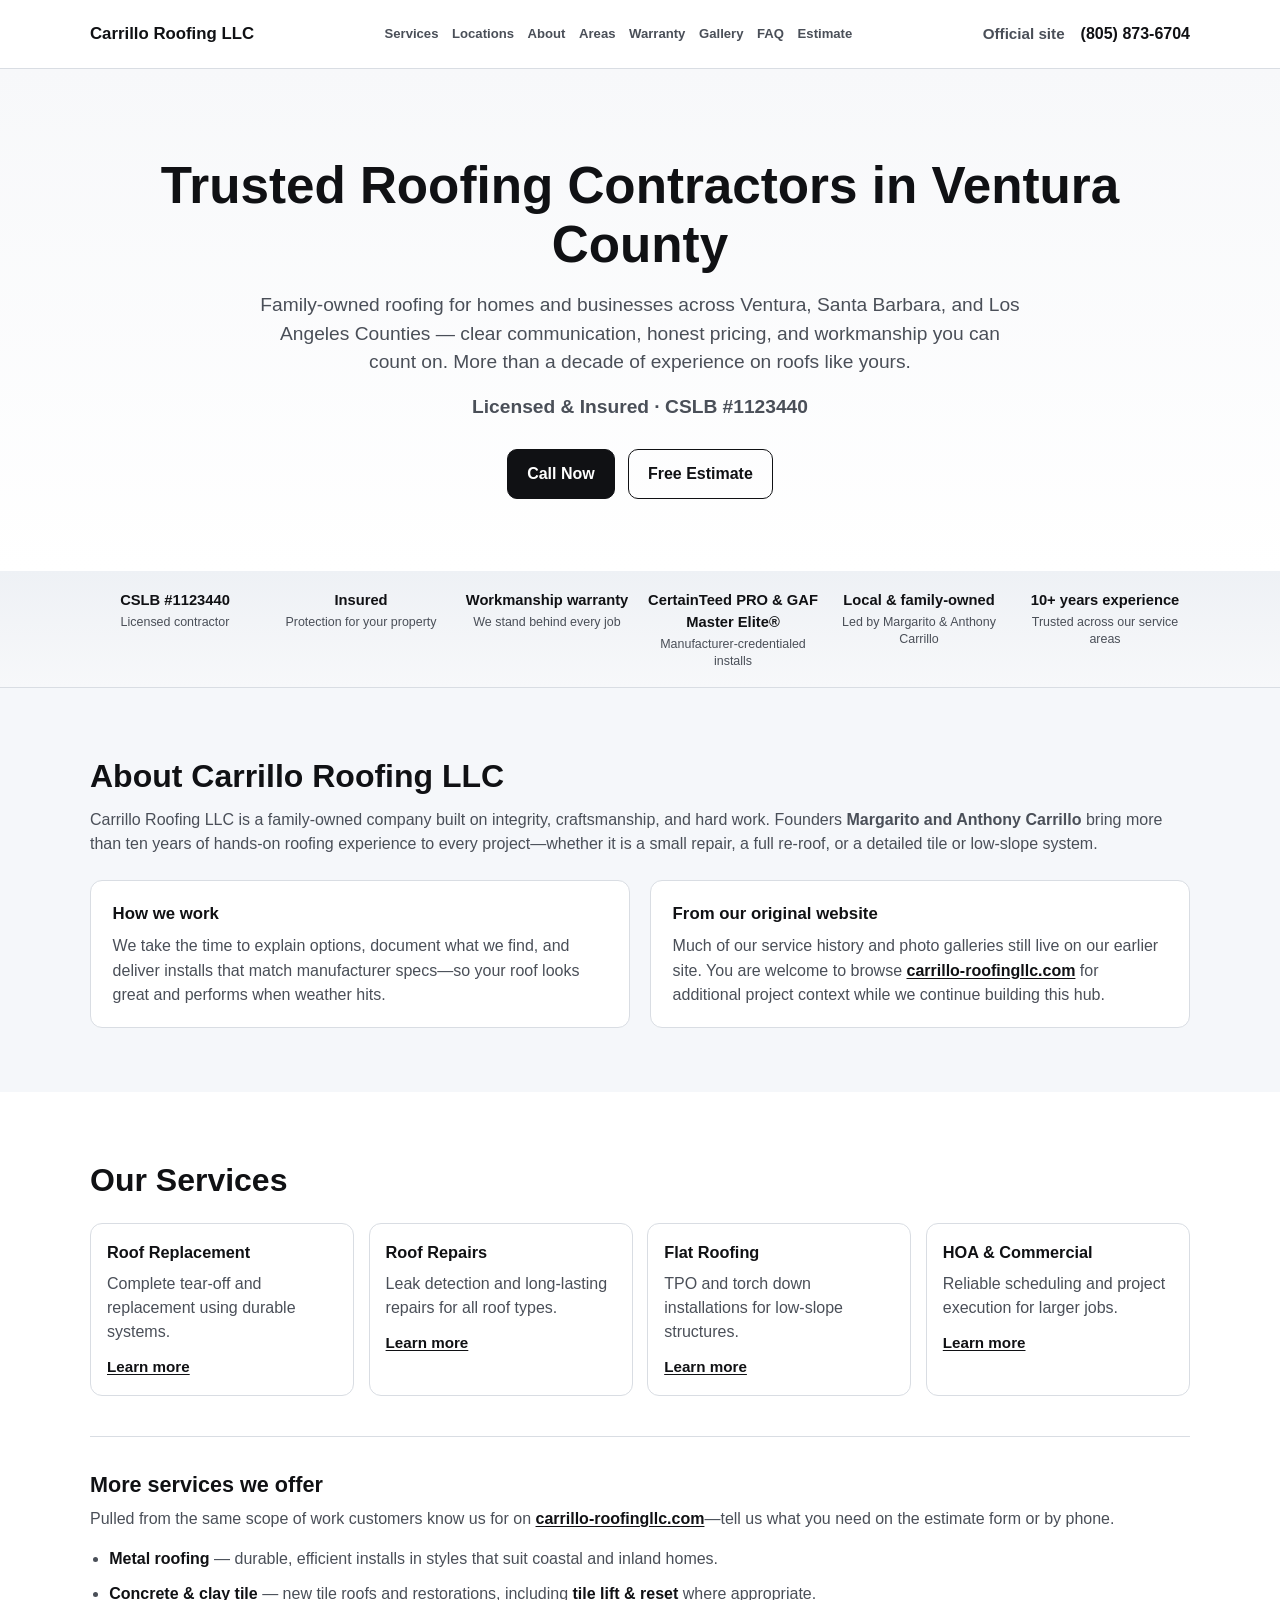
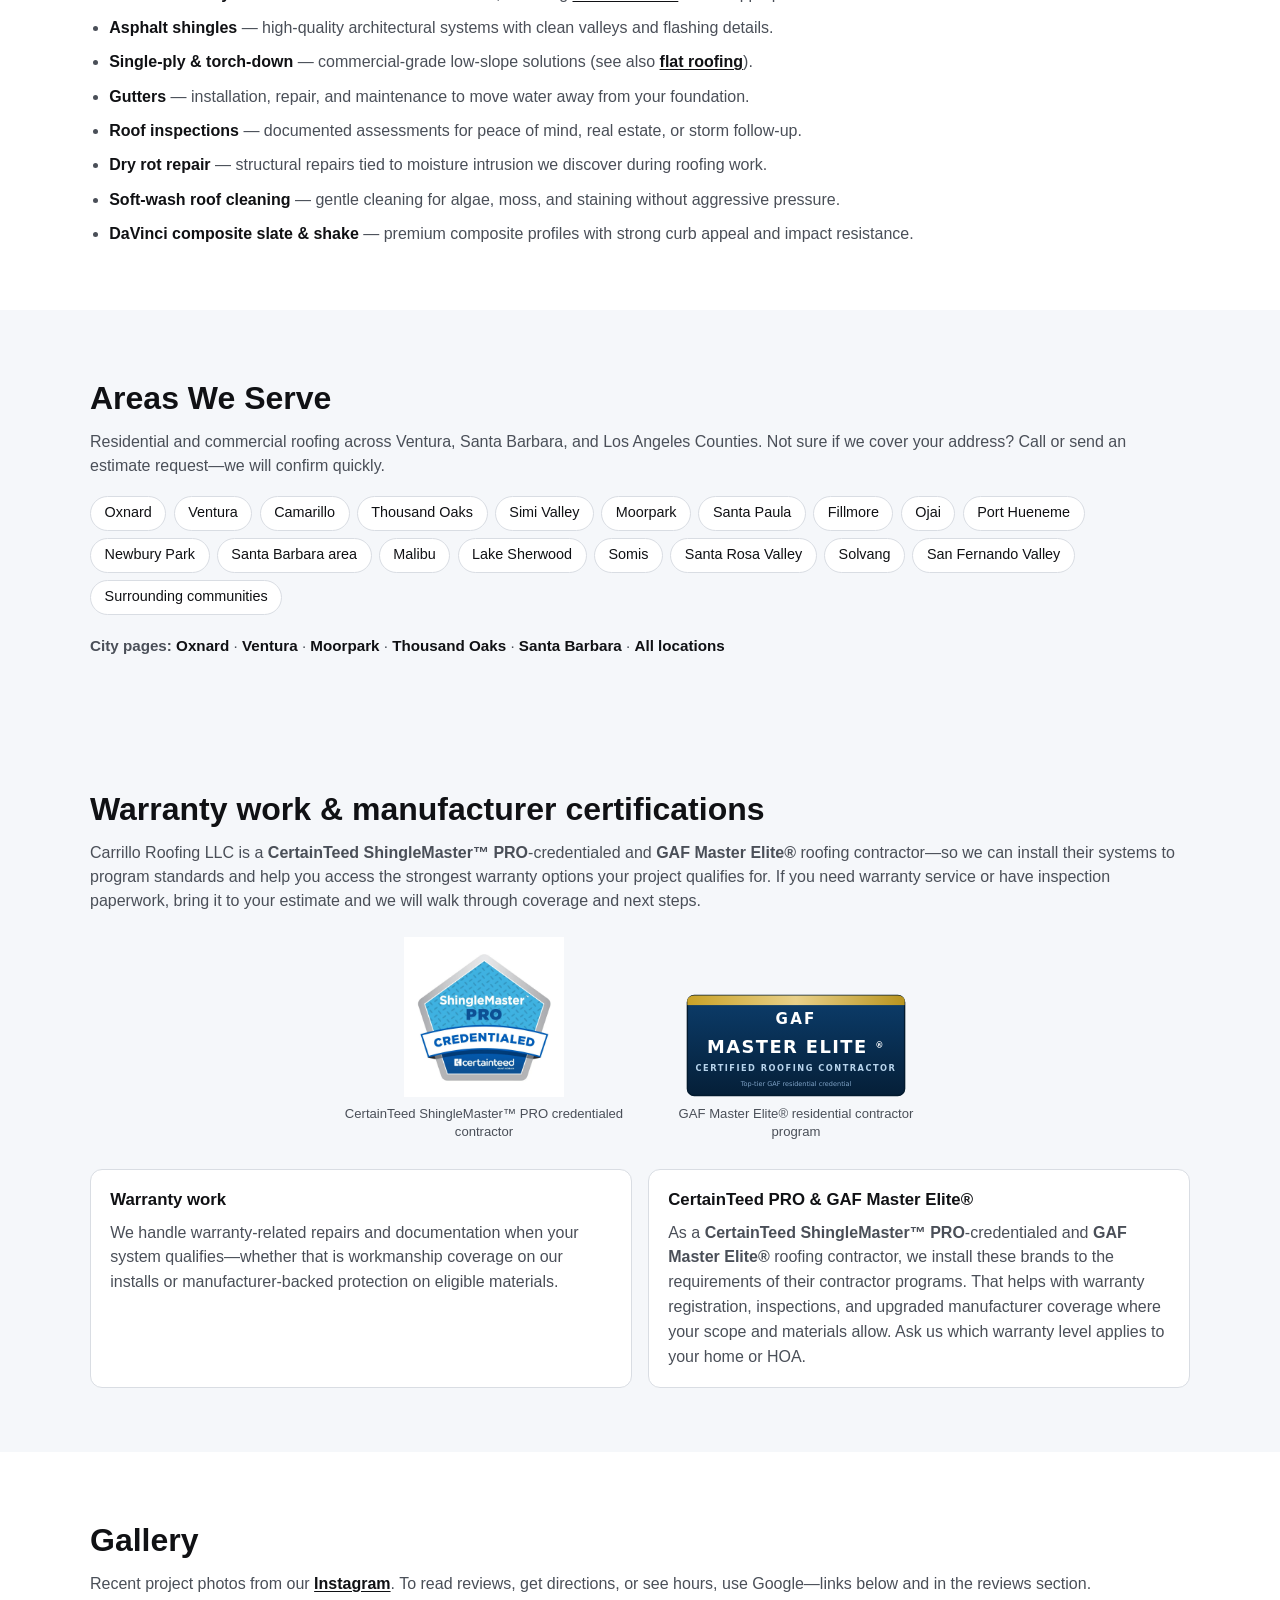
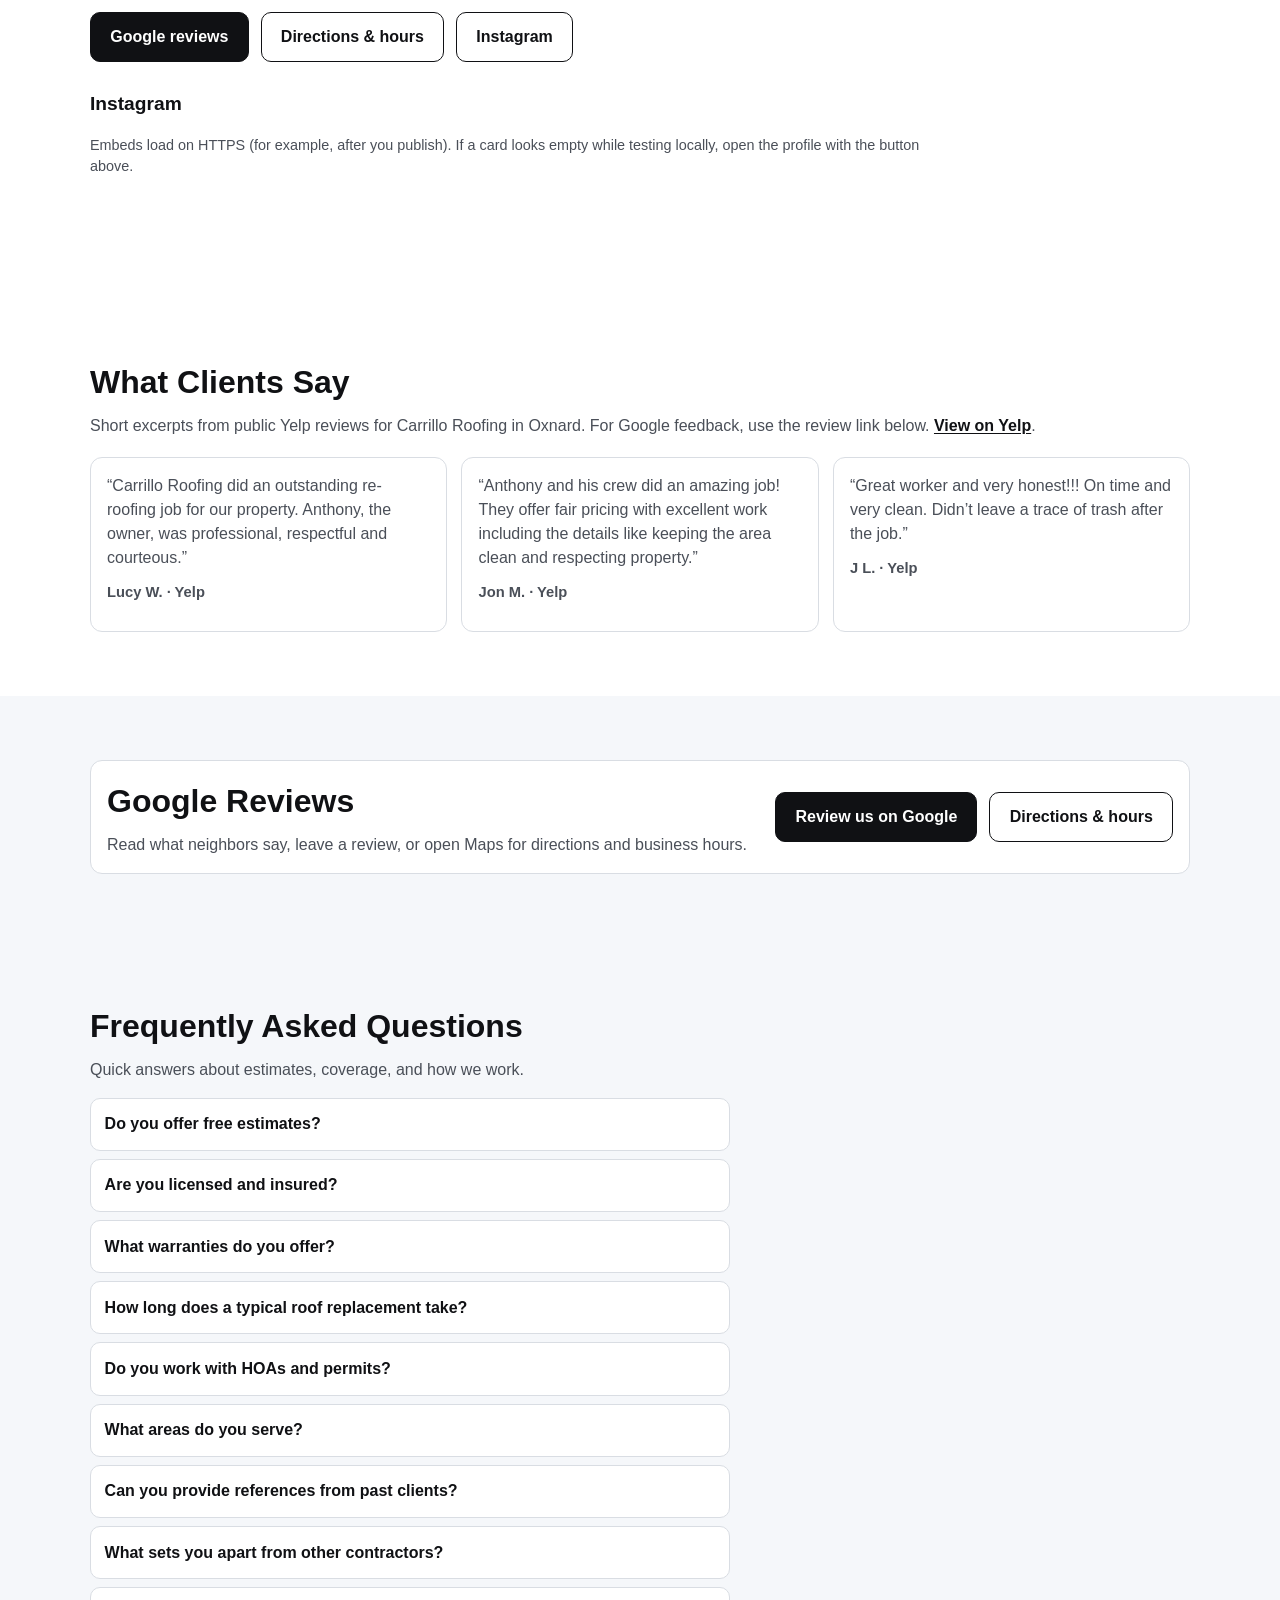
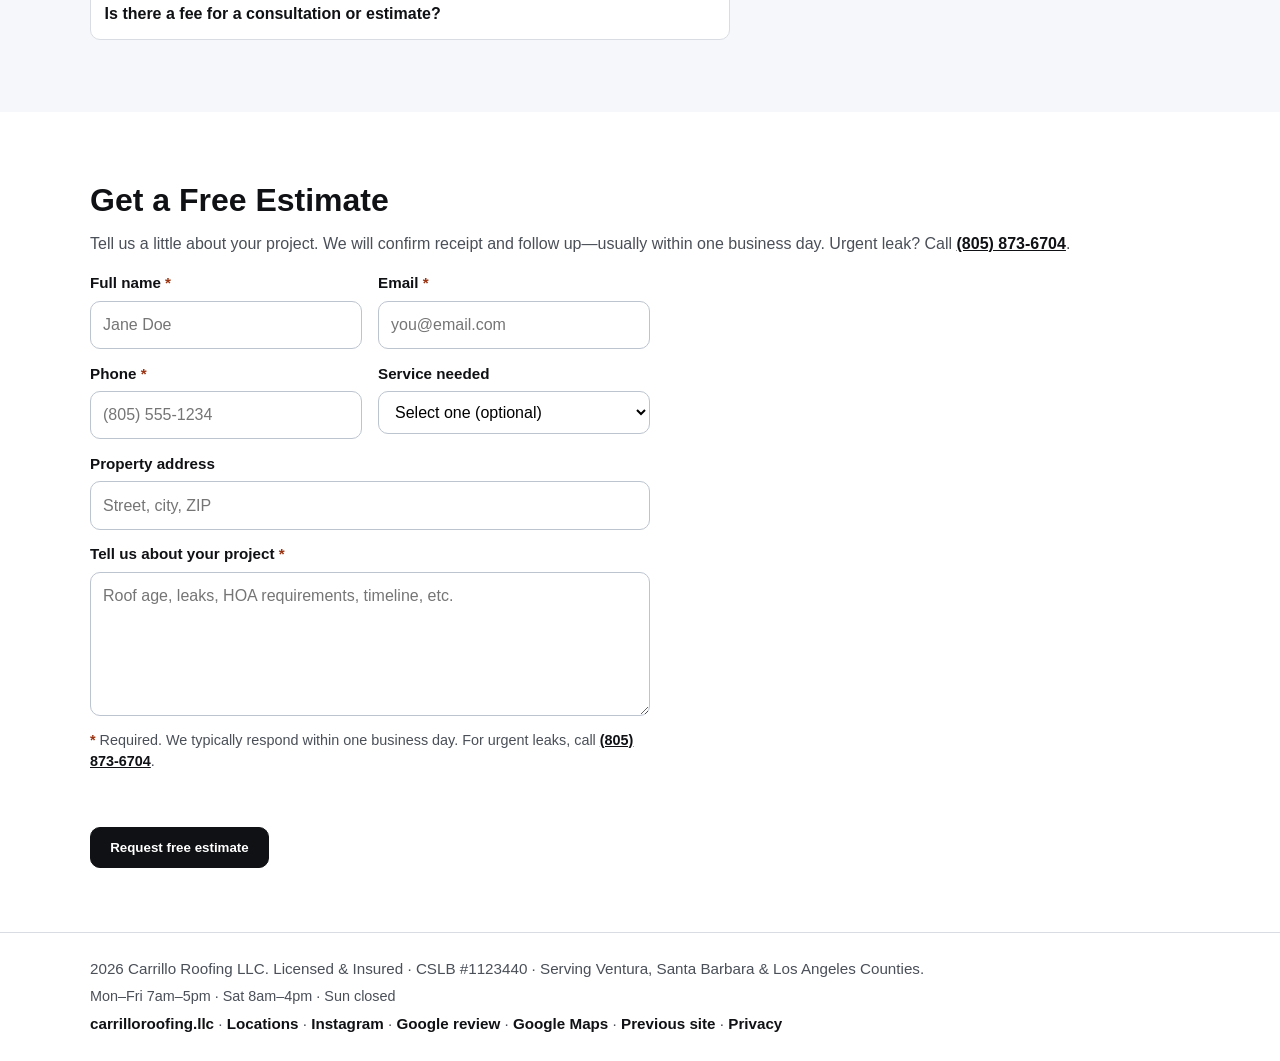
==== index.html @ ffc84cbf "Save site: gallery, Instagram, certifications, badges, GAF Master Elite, CertainTeed PRO Made-with: " ====
<!doctype html>
<html lang="en">
  <head>
    <meta charset="UTF-8" />
    <meta name="viewport" content="width=device-width, initial-scale=1.0" />
    <title>Carrillo Roofing LLC | Ventura County Roofing</title>
    <meta
      name="description"
      content="Carrillo Roofing LLC — family-owned roofing contractors with 10+ years of experience across Ventura, Santa Barbara, and Los Angeles Counties. Re-roofs, repairs, metal and tile, flat roofs, gutters, inspections, and more. CSLB #1123440."
    />
    <meta name="robots" content="index, follow" />
    <meta name="author" content="Carrillo Roofing LLC" />
    <meta name="geo.region" content="US-CA" />
    <meta name="geo.placename" content="Oxnard, Ventura County" />
    <link
      rel="canonical"
      href="https://www.carrilloroofing.llc/"
    />
    <link
      rel="sitemap"
      type="application/xml"
      title="Sitemap"
      href="https://www.carrilloroofing.llc/sitemap.xml"
    />
    <meta name="theme-color" content="#101114" />
    <link rel="icon" href="./favicon.svg" type="image/svg+xml" />
    <link rel="icon" href="./favicon.ico" sizes="32x32" />
    <link rel="apple-touch-icon" href="./favicon.svg" />

    <meta property="og:type" content="website" />
    <meta property="og:locale" content="en_US" />
    <meta
      property="og:title"
      content="Carrillo Roofing LLC | Roofing Contractors Ventura County"
    />
    <meta
      property="og:description"
      content="Family-owned roofing with 10+ years of experience in Ventura, Santa Barbara &amp; LA Counties. Re-roofs, metal &amp; tile, flat roofs, gutters, inspections. Licensed &amp; insured CSLB #1123440."
    />
    <meta property="og:url" content="https://www.carrilloroofing.llc/" />
    <meta property="og:site_name" content="Carrillo Roofing LLC" />
    <meta
      property="og:image"
      content="https://assets.cdn.filesafe.space/NmkFVqEzKY98HAytVBZE/media/6953723873a5e07bb7b3eb90.jpg"
    />
    <meta property="og:image:alt" content="Carrillo Roofing LLC project photo" />

    <meta name="twitter:card" content="summary_large_image" />
    <meta
      name="twitter:title"
      content="Carrillo Roofing LLC | Roofing Contractors Ventura County"
    />
    <meta
      name="twitter:description"
      content="Family-owned roofing with 10+ years of experience in Ventura, Santa Barbara &amp; LA Counties. Licensed &amp; insured CSLB #1123440."
    />
    <meta
      name="twitter:image"
      content="https://assets.cdn.filesafe.space/NmkFVqEzKY98HAytVBZE/media/6953723873a5e07bb7b3eb90.jpg"
    />

    <link rel="stylesheet" href="./styles.css" />

    <!-- Google Analytics 4: replace G-XXXXXXXXXX with your Measurement ID (GA4 Admin → Data streams). -->
    <script
      async
      src="https://www.googletagmanager.com/gtag/js?id=G-XXXXXXXXXX"
    ></script>
    <script>
      window.dataLayer = window.dataLayer || [];
      function gtag() {
        dataLayer.push(arguments);
      }
      gtag("js", new Date());
      gtag("config", "G-XXXXXXXXXX");
    </script>
    <!-- Search Console: add <meta name="google-site-verification" content="..." /> when Google gives you the code. -->

    <script type="application/ld+json">
      {
        "@context": "https://schema.org",
        "@type": "RoofingContractor",
        "name": "Carrillo Roofing LLC",
        "url": "https://www.carrilloroofing.llc/",
        "telephone": "+1-805-873-6704",
        "image": "https://assets.cdn.filesafe.space/NmkFVqEzKY98HAytVBZE/media/6953723873a5e07bb7b3eb90.jpg",
        "priceRange": "$$",
        "identifier": {
          "@type": "PropertyValue",
          "name": "CSLB License",
          "value": "1123440"
        },
        "address": {
          "@type": "PostalAddress",
          "streetAddress": "1300 E Pleasant Valley Rd Spc 81",
          "addressLocality": "Oxnard",
          "addressRegion": "CA",
          "postalCode": "93033",
          "addressCountry": "US"
        },
        "areaServed": [
          {
            "@type": "AdministrativeArea",
            "name": "Ventura County"
          },
          {
            "@type": "AdministrativeArea",
            "name": "Santa Barbara County"
          },
          {
            "@type": "AdministrativeArea",
            "name": "Los Angeles County"
          }
        ],
        "openingHoursSpecification": [
          {
            "@type": "OpeningHoursSpecification",
            "dayOfWeek": [
              "Monday",
              "Tuesday",
              "Wednesday",
              "Thursday",
              "Friday"
            ],
            "opens": "07:00",
            "closes": "17:00"
          },
          {
            "@type": "OpeningHoursSpecification",
            "dayOfWeek": "Saturday",
            "opens": "08:00",
            "closes": "16:00"
          }
        ],
        "sameAs": [
          "https://www.carrilloroofing.llc/",
          "https://www.carrillo-roofingllc.com/",
          "https://www.instagram.com/carrilloroofingllc/",
          "https://g.page/r/CaEG4w8ddhr0EAE/review",
          "https://www.yelp.com/biz/carrillo-roofing-oxnard-4"
        ]
      }
    </script>
    <script type="application/ld+json">
      {
        "@context": "https://schema.org",
        "@type": "FAQPage",
        "mainEntity": [
          {
            "@type": "Question",
            "name": "Do you offer free estimates?",
            "acceptedAnswer": {
              "@type": "Answer",
              "text": "Yes. Contact us for a free quote with no pressure. We will review your roof, explain options, and provide clear pricing."
            }
          },
          {
            "@type": "Question",
            "name": "Are you licensed and insured?",
            "acceptedAnswer": {
              "@type": "Answer",
              "text": "Yes. Carrillo Roofing LLC is licensed in California (CSLB #1123440) and carries insurance for your protection."
            }
          },
          {
            "@type": "Question",
            "name": "What warranties do you offer?",
            "acceptedAnswer": {
              "@type": "Answer",
              "text": "We stand behind our work with strong workmanship coverage and manufacturer-backed warranties on qualifying systems. Details depend on materials and scope—we review this on every proposal."
            }
          },
          {
            "@type": "Question",
            "name": "How long does a typical roof replacement take?",
            "acceptedAnswer": {
              "@type": "Answer",
              "text": "Timeline depends on size, materials, weather, and scope. Many residential projects take a few days to a week. We give you a realistic schedule before work begins."
            }
          },
          {
            "@type": "Question",
            "name": "Do you work with HOAs and permits?",
            "acceptedAnswer": {
              "@type": "Answer",
              "text": "Yes. We are experienced with HOA requirements, documentation, and local permitting so your project stays compliant from start to finish."
            }
          },
          {
            "@type": "Question",
            "name": "What areas do you serve?",
            "acceptedAnswer": {
              "@type": "Answer",
              "text": "We serve Ventura, Santa Barbara, and Los Angeles Counties, including Oxnard, Ventura, Camarillo, Thousand Oaks, Moorpark, Ojai, Malibu, Santa Barbara, Simi Valley, and surrounding communities."
            }
          },
          {
            "@type": "Question",
            "name": "Can you provide references from past clients?",
            "acceptedAnswer": {
              "@type": "Answer",
              "text": "Yes. We can provide references from past clients. You can also read public reviews on Google and Yelp. If you would like to speak with specific past clients, ask us and we will coordinate when possible."
            }
          },
          {
            "@type": "Question",
            "name": "What sets Carrillo Roofing LLC apart from other contractors?",
            "acceptedAnswer": {
              "@type": "Answer",
              "text": "We focus on meticulous workmanship, clear communication, and a personalized approach—so your project matches how you want your home protected and how you want the process to feel."
            }
          },
          {
            "@type": "Question",
            "name": "Is there a fee for a consultation or estimate?",
            "acceptedAnswer": {
              "@type": "Answer",
              "text": "No. We offer complimentary estimates for prospective clients."
            }
          }
        ]
      }
    </script>
  </head>
  <body>
    <a class="skip-link" href="#main-content">Skip to content</a>
    <header class="topbar">
      <div class="container topbar-inner">
        <a class="brand brand-home" href="./">Carrillo Roofing LLC</a>
        <nav class="topbar-nav" aria-label="Page sections">
          <a href="services/index.html">Services</a>
          <a href="locations/index.html">Locations</a>
          <a href="#about">About</a>
          <a href="#areas">Areas</a>
          <a href="#certifications">Warranty</a>
          <a href="#gallery">Gallery</a>
          <a href="#faq">FAQ</a>
          <a href="#estimate">Estimate</a>
        </nav>
        <div class="topbar-links">
          <a
            class="site-link"
            href="https://www.carrilloroofing.llc/"
            target="_blank"
            rel="noopener noreferrer"
            >Official site</a
          >
          <a class="phone-link" href="tel:+18058736704">(805) 873-6704</a>
        </div>
      </div>
    </header>

    <main id="main-content">
      <section class="hero">
        <div class="container">
          <h1>Trusted Roofing Contractors in Ventura County</h1>
          <p>
            Family-owned roofing for homes and businesses across Ventura,
            Santa Barbara, and Los Angeles Counties — clear communication,
            honest pricing, and workmanship you can count on. More than a decade
            of experience on roofs like yours.
          </p>
          <p class="hero-trust">Licensed &amp; Insured · CSLB #1123440</p>
          <div class="hero-actions">
            <a class="btn btn-primary" href="tel:+18058736704">Call Now</a>
            <a class="btn btn-secondary" href="#estimate">Free Estimate</a>
          </div>
        </div>
      </section>

      <section class="trust-strip" aria-label="Credentials and trust">
        <div class="container trust-strip-inner">
          <div class="trust-item">
            <strong>CSLB #1123440</strong>
            <span>Licensed contractor</span>
          </div>
          <div class="trust-item">
            <strong>Insured</strong>
            <span>Protection for your property</span>
          </div>
          <div class="trust-item">
            <strong>Workmanship warranty</strong>
            <span>We stand behind every job</span>
          </div>
          <div class="trust-item">
            <strong>CertainTeed PRO &amp; GAF Master Elite®</strong>
            <span>Manufacturer-credentialed installs</span>
          </div>
          <div class="trust-item">
            <strong>Local &amp; family-owned</strong>
            <span>Led by Margarito &amp; Anthony Carrillo</span>
          </div>
          <div class="trust-item">
            <strong>10+ years experience</strong>
            <span>Trusted across our service areas</span>
          </div>
        </div>
      </section>

      <section id="about" class="section section-alt">
        <div class="container">
          <h2>About Carrillo Roofing LLC</h2>
          <p class="section-intro">
            Carrillo Roofing LLC is a family-owned company built on integrity,
            craftsmanship, and hard work. Founders
            <strong>Margarito and Anthony Carrillo</strong> bring more than ten
            years of hands-on roofing experience to every project—whether it is
            a small repair, a full re-roof, or a detailed tile or low-slope
            system.
          </p>
          <div class="about-grid">
            <div class="about-card">
              <h3>How we work</h3>
              <p>
                We take the time to explain options, document what we find, and
                deliver installs that match manufacturer specs—so your roof looks
                great and performs when weather hits.
              </p>
            </div>
            <div class="about-card">
              <h3>From our original website</h3>
              <p>
                Much of our service history and photo galleries still live on our
                earlier site. You are welcome to browse
                <a
                  class="inline-link"
                  href="https://www.carrillo-roofingllc.com/"
                  target="_blank"
                  rel="noopener noreferrer"
                  >carrillo-roofingllc.com</a
                >
                for additional project context while we continue building this
                hub.
              </p>
            </div>
          </div>
        </div>
      </section>

      <section id="services" class="section">
        <div class="container">
          <h2>Our Services</h2>
          <div class="cards">
            <article class="card">
              <h3>Roof Replacement</h3>
              <p>Complete tear-off and replacement using durable systems.</p>
              <a class="card-more" href="services/roof-replacement.html"
                >Learn more</a
              >
            </article>
            <article class="card">
              <h3>Roof Repairs</h3>
              <p>Leak detection and long-lasting repairs for all roof types.</p>
              <a class="card-more" href="services/roof-repair.html"
                >Learn more</a
              >
            </article>
            <article class="card">
              <h3>Flat Roofing</h3>
              <p>TPO and torch down installations for low-slope structures.</p>
              <a class="card-more" href="services/flat-roofing.html"
                >Learn more</a
              >
            </article>
            <article class="card">
              <h3>HOA &amp; Commercial</h3>
              <p>Reliable scheduling and project execution for larger jobs.</p>
              <a class="card-more" href="services/hoa-commercial.html"
                >Learn more</a
              >
            </article>
          </div>
          <div class="services-more">
            <h3 class="services-more-title">More services we offer</h3>
            <p class="section-intro services-more-intro">
              Pulled from the same scope of work customers know us for on
              <a
                class="inline-link"
                href="https://www.carrillo-roofingllc.com/"
                target="_blank"
                rel="noopener noreferrer"
                >carrillo-roofingllc.com</a
              >—tell us what you need on the estimate form or by phone.
            </p>
            <ul class="services-more-list">
              <li>
                <strong>Metal roofing</strong> — durable, efficient installs in
                styles that suit coastal and inland homes.
              </li>
              <li>
                <strong>Concrete &amp; clay tile</strong> — new tile roofs and
                restorations, including
                <a
                  class="inline-link"
                  href="https://www.carrillo-roofingllc.com/tile-lift"
                  target="_blank"
                  rel="noopener noreferrer"
                  >tile lift &amp; reset</a
                >
                where appropriate.
              </li>
              <li>
                <strong>Asphalt shingles</strong> — high-quality architectural
                systems with clean valleys and flashing details.
              </li>
              <li>
                <strong>Single-ply &amp; torch-down</strong> — commercial-grade
                low-slope solutions (see also
                <a class="inline-link" href="services/flat-roofing.html"
                  >flat roofing</a
                >).
              </li>
              <li>
                <strong>Gutters</strong> — installation, repair, and maintenance
                to move water away from your foundation.
              </li>
              <li>
                <strong>Roof inspections</strong> — documented assessments for
                peace of mind, real estate, or storm follow-up.
              </li>
              <li>
                <strong>Dry rot repair</strong> — structural repairs tied to
                moisture intrusion we discover during roofing work.
              </li>
              <li>
                <strong>Soft-wash roof cleaning</strong> — gentle cleaning for
                algae, moss, and staining without aggressive pressure.
              </li>
              <li>
                <strong>DaVinci composite slate &amp; shake</strong> — premium
                composite profiles with strong curb appeal and impact
                resistance.
              </li>
            </ul>
          </div>
        </div>
      </section>

      <section id="areas" class="section section-alt">
        <div class="container">
          <h2>Areas We Serve</h2>
          <p class="section-intro">
            Residential and commercial roofing across Ventura, Santa Barbara,
            and Los Angeles Counties. Not sure if we cover your address? Call or
            send an estimate request—we will confirm quickly.
          </p>
          <div class="areas-grid" role="list">
            <span class="area-pill" role="listitem">Oxnard</span>
            <span class="area-pill" role="listitem">Ventura</span>
            <span class="area-pill" role="listitem">Camarillo</span>
            <span class="area-pill" role="listitem">Thousand Oaks</span>
            <span class="area-pill" role="listitem">Simi Valley</span>
            <span class="area-pill" role="listitem">Moorpark</span>
            <span class="area-pill" role="listitem">Santa Paula</span>
            <span class="area-pill" role="listitem">Fillmore</span>
            <span class="area-pill" role="listitem">Ojai</span>
            <span class="area-pill" role="listitem">Port Hueneme</span>
            <span class="area-pill" role="listitem">Newbury Park</span>
            <span class="area-pill" role="listitem">Santa Barbara area</span>
            <span class="area-pill" role="listitem">Malibu</span>
            <span class="area-pill" role="listitem">Lake Sherwood</span>
            <span class="area-pill" role="listitem">Somis</span>
            <span class="area-pill" role="listitem">Santa Rosa Valley</span>
            <span class="area-pill" role="listitem">Solvang</span>
            <span class="area-pill" role="listitem">San Fernando Valley</span>
            <span class="area-pill" role="listitem">Surrounding communities</span>
          </div>
          <p class="city-pages">
            <strong>City pages:</strong>
            <a href="locations/oxnard-roofing.html">Oxnard</a>
            ·
            <a href="locations/ventura-roofing.html">Ventura</a>
            ·
            <a href="locations/moorpark-roofing.html">Moorpark</a>
            ·
            <a href="locations/thousand-oaks-roofing.html">Thousand Oaks</a>
            ·
            <a href="locations/santa-barbara-roofing.html">Santa Barbara</a>
            ·
            <a href="locations/index.html">All locations</a>
          </p>
        </div>
      </section>

      <section id="certifications" class="section section-alt">
        <div class="container">
          <h2>Warranty work &amp; manufacturer certifications</h2>
          <p class="section-intro">
            Carrillo Roofing LLC is a
            <strong>CertainTeed ShingleMaster™ PRO</strong>-credentialed and
            <strong>GAF Master Elite®</strong> roofing contractor—so we can install
            their systems to
            program standards and help you access the strongest warranty options
            your project qualifies for. If you need warranty service or have
            inspection paperwork, bring it to your estimate and we will walk
            through coverage and next steps.
          </p>
          <div
            class="cert-badges"
            role="group"
            aria-label="CertainTeed ShingleMaster PRO and GAF Master Elite certification badges"
          >
            <figure class="cert-badge">
              <img
                src="./images/certainteed-shinglemaster-badge.jpg"
                width="900"
                height="900"
                alt="CertainTeed credentialed contractor — ShingleMaster PRO badge"
                loading="lazy"
                decoding="async"
              />
              <figcaption class="cert-badge-caption">
                CertainTeed ShingleMaster™ PRO credentialed contractor
              </figcaption>
            </figure>
            <figure class="cert-badge">
              <img
                src="./images/gaf-master-elite-badge.svg"
                width="320"
                height="150"
                alt="GAF Master Elite certified roofing contractor"
                loading="lazy"
                decoding="async"
              />
              <figcaption class="cert-badge-caption">
                GAF Master Elite® residential contractor program
              </figcaption>
            </figure>
          </div>
          <div class="certifications-grid">
            <article class="cert-card">
              <h3>Warranty work</h3>
              <p>
                We handle warranty-related repairs and documentation when your
                system qualifies—whether that is workmanship coverage on our
                installs or manufacturer-backed protection on eligible materials.
              </p>
            </article>
            <article class="cert-card">
              <h3>CertainTeed PRO &amp; GAF Master Elite®</h3>
              <p>
                As a <strong>CertainTeed ShingleMaster™ PRO</strong>-credentialed
                and <strong>GAF Master Elite®</strong> roofing contractor, we
                install
                these brands to the requirements of their contractor programs.
                That helps with warranty registration, inspections, and upgraded
                manufacturer coverage where your scope and materials allow. Ask
                us which warranty level applies to your home or HOA.
              </p>
            </article>
          </div>
        </div>
      </section>

      <section id="gallery" class="section">
        <div class="container">
          <h2>Gallery</h2>
          <p class="section-intro">
            Recent project photos from our
            <a
              class="inline-link"
              href="https://www.instagram.com/carrilloroofingllc/"
              target="_blank"
              rel="noopener noreferrer"
              >Instagram</a
            >. To read reviews, get directions, or see hours, use Google—links
            below and in the reviews section.
          </p>

          <div class="gallery-actions">
            <a
              class="btn btn-primary"
              href="https://g.page/r/CaEG4w8ddhr0EAE/review"
              target="_blank"
              rel="noopener noreferrer"
              >Google reviews</a
            >
            <a
              class="btn btn-secondary"
              href="https://www.google.com/maps/place/Carrillo+Roofing+LLC/@34.155403,-119.162248,17z/data=!3m1!4b1!4m6!3m5!1s0xaefd33aec08248d5:0xf41a761d0fe306a1!8m2!3d34.155403!4d-119.162248!16s%2Fg%2F11wh_rf2mh?entry=ttu"
              target="_blank"
              rel="noopener noreferrer"
              >Directions &amp; hours</a
            >
            <a
              class="btn btn-secondary"
              href="https://www.instagram.com/carrilloroofingllc/"
              target="_blank"
              rel="noopener noreferrer"
              >Instagram</a
            >
          </div>

          <h3 class="gallery-subhead">Instagram</h3>
          <p class="gallery-embed-note">
            Embeds load on HTTPS (for example, after you publish). If a card
            looks empty while testing locally, open the profile with the button
            above.
          </p>
          <div class="instagram-grid">
            <div class="instagram-embed-shell">
              <blockquote
                class="instagram-media"
                data-instgrm-permalink="https://www.instagram.com/p/DTZeLZ0lY7n/"
                data-instgrm-version="14"
              ></blockquote>
            </div>
            <div class="instagram-embed-shell">
              <blockquote
                class="instagram-media"
                data-instgrm-permalink="https://www.instagram.com/p/DWkoOFElHxZ/"
                data-instgrm-version="14"
              ></blockquote>
            </div>
            <div class="instagram-embed-shell">
              <blockquote
                class="instagram-media"
                data-instgrm-permalink="https://www.instagram.com/p/DW7jcJeGL6_/"
                data-instgrm-version="14"
              ></blockquote>
            </div>
            <div class="instagram-embed-shell">
              <blockquote
                class="instagram-media"
                data-instgrm-permalink="https://www.instagram.com/p/DWX8aXgFSsf/"
                data-instgrm-version="14"
              ></blockquote>
            </div>
            <div class="instagram-embed-shell">
              <blockquote
                class="instagram-media"
                data-instgrm-permalink="https://www.instagram.com/p/DV-UaqhEU8V/"
                data-instgrm-version="14"
              ></blockquote>
            </div>
            <div class="instagram-embed-shell">
              <blockquote
                class="instagram-media"
                data-instgrm-permalink="https://www.instagram.com/p/DVKcXO-ictw/"
                data-instgrm-version="14"
              ></blockquote>
            </div>
            <div class="instagram-embed-shell">
              <blockquote
                class="instagram-media"
                data-instgrm-permalink="https://www.instagram.com/p/DU60JiCkq-M/"
                data-instgrm-version="14"
              ></blockquote>
            </div>
            <div class="instagram-embed-shell">
              <blockquote
                class="instagram-media"
                data-instgrm-permalink="https://www.instagram.com/p/DVP1VNykRvB/"
                data-instgrm-version="14"
              ></blockquote>
            </div>
            <div class="instagram-embed-shell">
              <blockquote
                class="instagram-media"
                data-instgrm-permalink="https://www.instagram.com/p/DWskqw7FWa3/"
                data-instgrm-version="14"
              ></blockquote>
            </div>
            <div class="instagram-embed-shell">
              <blockquote
                class="instagram-media"
                data-instgrm-permalink="https://www.instagram.com/p/DT1txRskbg_/"
                data-instgrm-version="14"
              ></blockquote>
            </div>
          </div>
        </div>
      </section>

      <section class="section">
        <div class="container">
          <h2>What Clients Say</h2>
          <p class="section-intro testimonial-intro">
            Short excerpts from public Yelp reviews for Carrillo Roofing in
            Oxnard. For Google feedback, use the review link below.
            <a
              class="inline-link"
              href="https://www.yelp.com/biz/carrillo-roofing-oxnard-4"
              target="_blank"
              rel="noopener noreferrer"
              >View on Yelp</a
            >.
          </p>
          <div class="testimonials-grid">
            <article class="testimonial-card">
              <p>
                &ldquo;Carrillo Roofing did an outstanding re-roofing job for
                our property. Anthony, the owner, was professional, respectful
                and courteous.&rdquo;
              </p>
              <p class="testimonial-source">Lucy W. · Yelp</p>
            </article>
            <article class="testimonial-card">
              <p>
                &ldquo;Anthony and his crew did an amazing job! They offer fair
                pricing with excellent work including the details like keeping
                the area clean and respecting property.&rdquo;
              </p>
              <p class="testimonial-source">Jon M. · Yelp</p>
            </article>
            <article class="testimonial-card">
              <p>
                &ldquo;Great worker and very honest!!! On time and very clean.
                Didn&rsquo;t leave a trace of trash after the job.&rdquo;
              </p>
              <p class="testimonial-source">J L. · Yelp</p>
            </article>
          </div>
        </div>
      </section>

      <section class="section section-alt">
        <div class="container">
          <div class="reviews-banner">
            <div>
              <h2>Google Reviews</h2>
              <p class="section-intro">
                Read what neighbors say, leave a review, or open Maps for
                directions and business hours.
              </p>
            </div>
            <div class="reviews-actions">
              <a
                class="btn btn-primary"
                href="https://g.page/r/CaEG4w8ddhr0EAE/review"
                target="_blank"
                rel="noopener noreferrer"
                >Review us on Google</a
              >
              <a
                class="btn btn-secondary"
                href="https://www.google.com/maps/place/Carrillo+Roofing+LLC/@34.155403,-119.162248,17z/data=!3m1!4b1!4m6!3m5!1s0xaefd33aec08248d5:0xf41a761d0fe306a1!8m2!3d34.155403!4d-119.162248!16s%2Fg%2F11wh_rf2mh?entry=ttu"
                target="_blank"
                rel="noopener noreferrer"
                >Directions &amp; hours</a
              >
            </div>
          </div>
        </div>
      </section>

      <section id="faq" class="section section-alt">
        <div class="container">
          <h2>Frequently Asked Questions</h2>
          <p class="section-intro">
            Quick answers about estimates, coverage, and how we work.
          </p>
          <div class="faq-list">
            <details class="faq-item">
              <summary>Do you offer free estimates?</summary>
              <p>
                Yes. Contact us for a free quote with no pressure. We review
                your roof, explain options, and provide clear pricing.
              </p>
            </details>
            <details class="faq-item">
              <summary>Are you licensed and insured?</summary>
              <p>
                Yes. Carrillo Roofing LLC is licensed in California (CSLB
                #1123440) and carries insurance for your protection.
              </p>
            </details>
            <details class="faq-item">
              <summary>What warranties do you offer?</summary>
              <p>
                We stand behind our work with strong workmanship coverage and
                manufacturer-backed warranties on qualifying systems. Details
                depend on materials and scope—we cover this on every proposal.
              </p>
            </details>
            <details class="faq-item">
              <summary>How long does a typical roof replacement take?</summary>
              <p>
                Timeline depends on size, materials, weather, and scope. Many
                residential projects take a few days to a week. We give you a
                realistic schedule before work begins.
              </p>
            </details>
            <details class="faq-item">
              <summary>Do you work with HOAs and permits?</summary>
              <p>
                Yes. We are experienced with HOA requirements, documentation,
                and local permitting so your project stays compliant.
              </p>
            </details>
            <details class="faq-item">
              <summary>What areas do you serve?</summary>
              <p>
                Ventura, Santa Barbara, and Los Angeles Counties—including
                Oxnard, Ventura, Camarillo, Thousand Oaks, Moorpark, Ojai,
                Malibu, Simi Valley, Santa Barbara, and nearby cities. Ask if you
                are on the edge of our service area.
              </p>
            </details>
            <details class="faq-item">
              <summary>Can you provide references from past clients?</summary>
              <p>
                Yes. We can provide references from past clients. You can also
                read public reviews on Google and Yelp. If you would like to
                speak with specific past clients, ask us and we will coordinate
                when possible.
              </p>
            </details>
            <details class="faq-item">
              <summary>What sets you apart from other contractors?</summary>
              <p>
                We distinguish ourselves through attention to detail, a
                dedication to quality, and a personalized approach. Client
                communication comes first so your project stays on track from
                estimate to final walkthrough.
              </p>
            </details>
            <details class="faq-item">
              <summary>Is there a fee for a consultation or estimate?</summary>
              <p>
                No. Carrillo Roofing LLC offers complimentary estimates to
                prospective clients.
              </p>
            </details>
          </div>
        </div>
      </section>

      <section id="estimate" class="section">
        <div class="container">
          <h2>Get a Free Estimate</h2>
          <p class="section-intro">
            Tell us a little about your project. We will confirm receipt and
            follow up—usually within one business day. Urgent leak? Call
            <a href="tel:+18058736704">(805) 873-6704</a>.
          </p>
          <form
            id="estimate-form"
            class="lead-form"
            action="https://api.web3forms.com/submit"
            method="post"
          >
            <input
              type="hidden"
              name="access_key"
              value="YOUR_WEB3FORMS_ACCESS_KEY"
            />
            <input
              type="hidden"
              name="subject"
              value="New estimate request — Carrillo Roofing website"
            />

            <div class="form-row">
              <div class="form-field">
                <label for="name">Full name <span class="req">*</span></label>
                <input
                  id="name"
                  name="name"
                  type="text"
                  autocomplete="name"
                  required
                  placeholder="Jane Doe"
                />
              </div>
              <div class="form-field">
                <label for="email">Email <span class="req">*</span></label>
                <input
                  id="email"
                  name="email"
                  type="email"
                  autocomplete="email"
                  required
                  placeholder="you@email.com"
                />
              </div>
            </div>

            <div class="form-row">
              <div class="form-field">
                <label for="phone">Phone <span class="req">*</span></label>
                <input
                  id="phone"
                  name="phone"
                  type="tel"
                  autocomplete="tel"
                  inputmode="tel"
                  required
                  placeholder="(805) 555-1234"
                />
              </div>
              <div class="form-field">
                <label for="service">Service needed</label>
                <select id="service" name="service">
                  <option value="">Select one (optional)</option>
                  <option value="Roof replacement">Roof replacement</option>
                  <option value="Roof repair">Roof repair</option>
                  <option value="Flat / commercial roofing">
                    Flat / commercial roofing
                  </option>
                  <option value="Gutters or skylights">
                    Gutters or skylights
                  </option>
                  <option value="Inspection">Inspection</option>
                  <option value="Other">Other</option>
                </select>
              </div>
            </div>

            <div class="form-field">
              <label for="address">Property address</label>
              <input
                id="address"
                name="address"
                type="text"
                autocomplete="street-address"
                placeholder="Street, city, ZIP"
              />
            </div>

            <div class="form-field">
              <label for="message"
                >Tell us about your project <span class="req">*</span></label
              >
              <textarea
                id="message"
                name="message"
                rows="5"
                required
                placeholder="Roof age, leaks, HOA requirements, timeline, etc."
              ></textarea>
            </div>

            <p class="form-note">
              <span class="req">*</span> Required. We typically respond within
              one business day. For urgent leaks, call
              <a href="tel:+18058736704">(805) 873-6704</a>.
            </p>

            <p
              id="form-result"
              class="form-result"
              role="status"
              aria-live="polite"
              tabindex="-1"
            ></p>

            <button class="btn btn-primary" type="submit" id="form-submit">
              Request free estimate
            </button>
          </form>
        </div>
      </section>
    </main>

    <footer class="footer">
      <div class="container footer-inner">
        <p>
          <span id="year"></span> Carrillo Roofing LLC. Licensed &amp; Insured ·
          CSLB #1123440 · Serving Ventura, Santa Barbara &amp; Los Angeles
          Counties.
        </p>
        <p class="footer-hours">
          Mon–Fri 7am–5pm · Sat 8am–4pm · Sun closed
        </p>
        <p class="footer-links">
          <a href="https://www.carrilloroofing.llc/" target="_blank" rel="noopener noreferrer"
            >carrilloroofing.llc</a
          >
          <span aria-hidden="true"> · </span>
          <a href="locations/index.html">Locations</a>
          <span aria-hidden="true"> · </span>
          <a
            href="https://www.instagram.com/carrilloroofingllc/"
            target="_blank"
            rel="noopener noreferrer"
            >Instagram</a
          >
          <span aria-hidden="true"> · </span>
          <a
            href="https://g.page/r/CaEG4w8ddhr0EAE/review"
            target="_blank"
            rel="noopener noreferrer"
            >Google review</a
          >
          <span aria-hidden="true"> · </span>
          <a
            href="https://www.google.com/maps/place/Carrillo+Roofing+LLC/@34.155403,-119.162248,17z/data=!3m1!4b1!4m6!3m5!1s0xaefd33aec08248d5:0xf41a761d0fe306a1!8m2!3d34.155403!4d-119.162248!16s%2Fg%2F11wh_rf2mh?entry=ttu"
            target="_blank"
            rel="noopener noreferrer"
            >Google Maps</a
          >
          <span aria-hidden="true"> · </span>
          <a
            href="https://www.carrillo-roofingllc.com/"
            target="_blank"
            rel="noopener noreferrer"
            >Previous site</a
          >
          <span aria-hidden="true"> · </span>
          <a href="privacy.html">Privacy</a>
        </p>
      </div>
    </footer>

    <div class="mobile-cta" role="navigation" aria-label="Quick contact">
      <a class="btn btn-primary" href="tel:+18058736704">Call now</a>
      <a class="btn btn-secondary" href="#estimate">Free estimate</a>
    </div>

    <script src="./script.js"></script>
    <script async src="https://www.instagram.com/embed.js"></script>
  </body>
</html>
---- styles.css ----
:root {
  --bg: #ffffff;
  --text: #101114;
  --muted: #4a4f58;
  --line: #d9dde3;
  --surface: #f5f7fa;
  --primary: #101114;
  --primary-text: #ffffff;
}

* {
  box-sizing: border-box;
}

body {
  margin: 0;
  font-family: Inter, -apple-system, BlinkMacSystemFont, "Segoe UI", Roboto, Arial,
    sans-serif;
  color: var(--text);
  background: var(--bg);
  line-height: 1.5;
}

.container {
  width: min(1100px, 92%);
  margin: 0 auto;
}

.topbar {
  border-bottom: 1px solid var(--line);
  background: #fff;
}

.topbar-inner {
  display: flex;
  justify-content: space-between;
  align-items: center;
  min-height: 68px;
  gap: 1rem;
}

.brand {
  margin: 0;
  font-weight: 700;
  font-size: 1.05rem;
}

a.brand-home {
  color: inherit;
  text-decoration: none;
}

a.brand-home:hover {
  text-decoration: underline;
}

.topbar-links {
  display: flex;
  align-items: center;
  gap: 1rem;
  flex-wrap: wrap;
  justify-content: flex-end;
}

.site-link {
  color: var(--muted);
  text-decoration: none;
  font-weight: 600;
  font-size: 0.95rem;
}

.site-link:hover {
  text-decoration: underline;
}

.phone-link {
  color: var(--text);
  text-decoration: none;
  font-weight: 600;
}

.topbar-nav {
  display: flex;
  flex-wrap: wrap;
  align-items: center;
  gap: 0.5rem 0.85rem;
  flex: 1 1 auto;
  justify-content: center;
}

.topbar-nav a {
  color: var(--muted);
  text-decoration: none;
  font-size: 0.82rem;
  font-weight: 600;
  white-space: nowrap;
}

.topbar-nav a:hover {
  color: var(--text);
  text-decoration: underline;
}

.trust-strip {
  border-bottom: 1px solid var(--line);
  background: linear-gradient(180deg, #eef1f5 0%, #f7f8fa 100%);
  padding: 1.1rem 0;
}

.trust-strip-inner {
  display: grid;
  grid-template-columns: repeat(auto-fit, minmax(132px, 1fr));
  gap: 1rem;
  text-align: center;
}

.trust-item {
  display: flex;
  flex-direction: column;
  gap: 0.2rem;
}

.trust-item strong {
  font-size: 0.92rem;
}

.trust-item span {
  font-size: 0.78rem;
  color: var(--muted);
  line-height: 1.35;
}

.areas-grid {
  margin-top: 1.1rem;
  display: flex;
  flex-wrap: wrap;
  gap: 0.45rem;
}

.area-pill {
  border: 1px solid var(--line);
  border-radius: 999px;
  padding: 0.35rem 0.85rem;
  font-size: 0.9rem;
  background: #fff;
  color: var(--text);
}

.faq-list {
  max-width: 640px;
  margin-top: 1rem;
}

.faq-item {
  border: 1px solid var(--line);
  border-radius: 10px;
  margin-bottom: 0.5rem;
  padding: 0 0.85rem;
  background: #fff;
}

.faq-item summary {
  cursor: pointer;
  font-weight: 600;
  padding: 0.85rem 0;
  list-style: none;
}

.faq-item summary::-webkit-details-marker {
  display: none;
}

.faq-item[open] summary {
  padding-bottom: 0.4rem;
}

.faq-item p {
  margin: 0 0 0.85rem;
  color: var(--muted);
  font-size: 0.95rem;
}

.hero {
  padding: 5.5rem 0 4.5rem;
  background: linear-gradient(180deg, #f7f8fa 0%, #ffffff 100%);
  text-align: center;
}

.hero h1 {
  margin: 0;
  font-size: clamp(1.9rem, 4vw, 3.2rem);
  line-height: 1.15;
}

.hero p {
  margin: 1rem auto 0;
  max-width: 760px;
  color: var(--muted);
  font-size: clamp(1rem, 2vw, 1.2rem);
}

.hero-trust {
  margin: 0.75rem auto 0;
  font-size: 0.95rem;
  color: var(--text);
  font-weight: 600;
}

.hero-actions {
  display: flex;
  justify-content: center;
  gap: 0.8rem;
  margin-top: 1.7rem;
  flex-wrap: wrap;
}

.hero-actions.hero-actions--start {
  justify-content: flex-start;
  margin-top: 0;
}

.btn {
  display: inline-block;
  border-radius: 10px;
  padding: 0.75rem 1.2rem;
  text-decoration: none;
  border: 1px solid var(--primary);
  font-weight: 600;
  cursor: pointer;
  transition: transform 0.12s ease, opacity 0.12s ease;
}

.btn:hover {
  transform: translateY(-1px);
  opacity: 0.95;
}

.btn-primary {
  background: var(--primary);
  color: var(--primary-text);
}

.btn-secondary {
  background: transparent;
  color: var(--primary);
}

.section {
  padding: 4rem 0;
}

.section-alt {
  background: var(--surface);
}

.section h2 {
  margin-top: 0;
  margin-bottom: 0.5rem;
  font-size: clamp(1.45rem, 2.8vw, 2rem);
}

.section-intro {
  margin-top: 0;
  color: var(--muted);
}

#estimate .section-intro a {
  color: var(--text);
  font-weight: 600;
}

.cards {
  margin-top: 1.2rem;
  display: grid;
  grid-template-columns: repeat(4, minmax(0, 1fr));
  gap: 0.9rem;
}

.cards.location-hub-grid {
  grid-template-columns: repeat(auto-fit, minmax(200px, 1fr));
}

.card {
  border: 1px solid var(--line);
  border-radius: 12px;
  padding: 1rem;
  background: #fff;
}

.card h2,
.card h3 {
  margin-top: 0;
  margin-bottom: 0.45rem;
  font-size: 1.02rem;
}

.card h2 a {
  color: inherit;
  text-decoration: none;
}

.card h2 a:hover {
  text-decoration: underline;
}

.card p {
  margin: 0;
  color: var(--muted);
}

.card-more {
  display: inline-block;
  margin-top: 0.75rem;
  font-weight: 600;
  font-size: 0.95rem;
  color: var(--text);
  text-decoration: underline;
  text-underline-offset: 2px;
}

.card-more:hover {
  opacity: 0.85;
}

.about-grid {
  display: grid;
  grid-template-columns: repeat(2, minmax(0, 1fr));
  gap: 1.25rem;
  margin-top: 1.5rem;
}

.about-card {
  border: 1px solid var(--line);
  border-radius: 12px;
  padding: 1.2rem 1.35rem;
  background: #fff;
}

.about-card h3 {
  margin-top: 0;
  margin-bottom: 0.5rem;
  font-size: 1.05rem;
}

.about-card p {
  margin: 0;
  color: var(--muted);
  line-height: 1.55;
}

.services-more {
  margin-top: 2.5rem;
  padding-top: 2rem;
  border-top: 1px solid var(--line);
}

.services-more-title {
  margin: 0 0 0.35rem;
  font-size: clamp(1.15rem, 2vw, 1.35rem);
}

.services-more-intro {
  margin-bottom: 1rem;
}

.services-more-list {
  margin: 0;
  padding-left: 1.2rem;
  color: var(--muted);
  display: grid;
  gap: 0.65rem;
  max-width: 52rem;
  line-height: 1.5;
}

.services-more-list li strong {
  color: var(--text);
}

@media (max-width: 720px) {
  .about-grid {
    grid-template-columns: 1fr;
  }
}

.breadcrumb {
  font-size: 0.88rem;
  color: var(--muted);
  margin: 0 0 1rem;
}

.breadcrumb a {
  color: var(--muted);
  font-weight: 600;
  text-decoration: none;
}

.breadcrumb a:hover {
  text-decoration: underline;
}

.page-hero {
  padding: 3rem 0 2.5rem;
  background: linear-gradient(180deg, #f7f8fa 0%, #ffffff 100%);
  text-align: left;
}

.page-hero h1 {
  margin: 0;
  font-size: clamp(1.65rem, 3.5vw, 2.35rem);
  line-height: 1.2;
  max-width: 40rem;
}

.page-hero .lead {
  margin: 0.85rem 0 0;
  color: var(--muted);
  font-size: 1.05rem;
  max-width: 38rem;
}

.service-prose {
  max-width: 40rem;
}

.service-prose h2 {
  margin: 2rem 0 0.5rem;
  font-size: 1.25rem;
}

.service-prose p {
  margin: 0 0 0.85rem;
  color: var(--muted);
}

.service-prose p:last-child {
  margin-bottom: 0;
}

.service-cta {
  margin-top: 2rem;
  padding: 1rem;
  border: 1px solid var(--line);
  border-radius: 12px;
  background: var(--surface);
}

.service-cta p {
  margin: 0 0 0.75rem;
  font-weight: 600;
}

.related-services {
  margin-top: 2.5rem;
  padding-top: 1.5rem;
  border-top: 1px solid var(--line);
}

.related-services h2 {
  margin: 0 0 0.75rem;
  font-size: 1.1rem;
}

.related-services ul {
  margin: 0;
  padding-left: 1.2rem;
  color: var(--muted);
}

.related-services a {
  color: var(--text);
  font-weight: 600;
}

.hub-follow {
  margin-top: 2rem;
}

.city-pages {
  margin: 1.25rem 0 0;
  font-size: 0.95rem;
  color: var(--muted);
}

.city-pages a {
  color: var(--text);
  font-weight: 600;
  text-decoration: none;
}

.city-pages a:hover {
  text-decoration: underline;
}

.service-cta-btns {
  display: flex;
  flex-wrap: wrap;
  gap: 0.5rem;
  align-items: center;
}

.lead-form {
  max-width: 560px;
  display: flex;
  flex-direction: column;
  gap: 0.85rem;
}

.lead-form label {
  font-weight: 600;
  font-size: 0.95rem;
}

.form-row {
  display: grid;
  grid-template-columns: repeat(2, minmax(0, 1fr));
  gap: 0.85rem 1rem;
}

.form-field {
  display: flex;
  flex-direction: column;
  gap: 0.35rem;
}

.req {
  color: #9a3412;
  font-weight: 700;
}

.lead-form input,
.lead-form select,
.lead-form textarea {
  border: 1px solid #bcc4cf;
  border-radius: 10px;
  padding: 0.7rem 0.75rem;
  font: inherit;
  background: #fff;
}

.lead-form select {
  cursor: pointer;
}

.lead-form textarea {
  resize: vertical;
  min-height: 120px;
}

.form-note {
  margin: 0;
  font-size: 0.9rem;
  color: var(--muted);
}

.form-note a {
  color: var(--text);
  font-weight: 600;
}

.form-result {
  margin: 0;
  min-height: 1.5em;
  font-size: 0.95rem;
}

.form-result--success {
  color: #0f5132;
  font-weight: 600;
}

.form-result--error {
  color: #9a3412;
  font-weight: 600;
}

.lead-form button[type="submit"] {
  margin-top: 0.25rem;
  width: fit-content;
}

.lead-form button[type="submit"]:disabled {
  opacity: 0.65;
  cursor: not-allowed;
}

.gallery-actions {
  margin-top: 1rem;
  display: flex;
  flex-wrap: wrap;
  gap: 0.75rem;
  align-items: center;
}

.gallery-embed-note {
  margin: 1rem 0 0;
  font-size: 0.9rem;
  color: var(--muted);
  max-width: 52rem;
}

.gallery-subhead {
  margin: 1.75rem 0 0.35rem;
  font-size: clamp(1.05rem, 2vw, 1.2rem);
  font-weight: 700;
}

.gallery-subhead--spaced {
  margin-top: 2.5rem;
}

.cert-badges {
  margin-top: 1.5rem;
  display: flex;
  flex-wrap: wrap;
  gap: 1.5rem 2rem;
  align-items: flex-end;
  justify-content: center;
}

.cert-badge {
  margin: 0;
  text-align: center;
  max-width: min(280px, 100%);
}

.cert-badge img {
  display: block;
  margin: 0 auto;
  width: auto;
  max-width: 220px;
  max-height: 160px;
  height: auto;
  object-fit: contain;
}

.cert-badge-caption {
  margin: 0.5rem 0 0;
  font-size: 0.82rem;
  color: var(--muted);
  line-height: 1.35;
}

.certifications-grid {
  margin-top: 1.75rem;
  display: grid;
  grid-template-columns: repeat(2, minmax(0, 1fr));
  gap: 1rem;
  align-items: stretch;
}

.cert-card {
  border: 1px solid var(--line);
  border-radius: 12px;
  padding: 1.1rem 1.2rem;
  background: #fff;
}

.cert-card h3 {
  margin: 0 0 0.5rem;
  font-size: 1.05rem;
}

.cert-card p {
  margin: 0;
  color: var(--muted);
  line-height: 1.55;
}

.instagram-grid {
  margin-top: 1.25rem;
  display: grid;
  grid-template-columns: repeat(auto-fill, minmax(260px, 1fr));
  gap: 1rem;
  align-items: start;
}

.instagram-embed-shell {
  display: flex;
  justify-content: center;
  width: 100%;
  min-width: 0;
}

.instagram-embed-shell .instagram-media {
  margin: 0 auto !important;
  max-width: 100% !important;
  min-width: 0 !important;
  width: 100% !important;
}

.testimonials-grid {
  margin-top: 1.2rem;
  display: grid;
  grid-template-columns: repeat(3, minmax(0, 1fr));
  gap: 0.9rem;
}

.testimonial-card {
  border: 1px solid var(--line);
  border-radius: 12px;
  padding: 1rem;
  background: #fff;
}

.testimonial-card p {
  margin-top: 0;
  margin-bottom: 0.7rem;
  color: var(--muted);
}

.testimonial-card h3 {
  margin: 0;
  font-size: 0.95rem;
}

.testimonial-intro {
  margin-bottom: 1rem;
}

.inline-link {
  color: var(--text);
  font-weight: 600;
  text-decoration: underline;
  text-underline-offset: 2px;
}

.testimonial-source {
  margin: 0;
  font-size: 0.92rem;
  font-weight: 600;
  color: var(--text);
}

.reviews-banner {
  border: 1px solid var(--line);
  border-radius: 12px;
  background: #fff;
  padding: 1rem;
  display: flex;
  gap: 1rem;
  align-items: center;
  justify-content: space-between;
}

.reviews-banner .section-intro {
  margin-bottom: 0;
}

.reviews-actions {
  display: flex;
  flex-wrap: wrap;
  gap: 0.75rem;
  align-items: center;
  justify-content: flex-end;
}

.footer {
  border-top: 1px solid var(--line);
}

.footer-inner {
  padding: 1.2rem 0;
  color: var(--muted);
  font-size: 0.95rem;
}

.footer-inner p {
  margin: 0.35rem 0;
}

.footer-links a {
  color: var(--text);
  font-weight: 600;
  text-decoration: none;
}

.footer-links a:hover {
  text-decoration: underline;
}

@media (max-width: 900px) {
  .cards {
    grid-template-columns: repeat(2, minmax(0, 1fr));
  }

  .instagram-grid,
  .certifications-grid,
  .testimonials-grid {
    grid-template-columns: repeat(2, minmax(0, 1fr));
  }

  .reviews-banner {
    flex-direction: column;
    align-items: flex-start;
  }

  .reviews-actions {
    justify-content: flex-start;
    width: 100%;
  }
}

@media (max-width: 640px) {
  .topbar-inner {
    flex-direction: column;
    justify-content: center;
    gap: 0.5rem;
    padding: 0.8rem 0;
  }

  .brand {
    order: 0;
  }

  .topbar-nav {
    order: 1;
    width: 100%;
    justify-content: center;
    padding-bottom: 0.35rem;
    border-bottom: 1px solid var(--line);
  }

  .topbar-links {
    order: 2;
    justify-content: center;
  }

  .hero {
    padding-top: 4rem;
    padding-bottom: 3.5rem;
  }

  .cards {
    grid-template-columns: 1fr;
  }

  .instagram-grid,
  .certifications-grid,
  .testimonials-grid {
    grid-template-columns: 1fr;
  }

  .form-row {
    grid-template-columns: 1fr;
  }
}

#main-content {
  scroll-margin-top: 5rem;
}

.skip-link {
  position: absolute;
  left: -9999px;
  top: 0;
  z-index: 200;
  padding: 0.65rem 1rem;
  background: var(--primary);
  color: var(--primary-text);
  font-weight: 600;
  text-decoration: none;
  border-radius: 0 0 8px 0;
}

.skip-link:focus {
  left: 0;
  outline: 2px solid #2563eb;
  outline-offset: 2px;
}

.footer-hours {
  margin: 0.35rem 0 0;
  font-size: 0.9rem;
  color: var(--muted);
}

.mobile-cta {
  display: none;
}

@media (max-width: 720px) {
  .mobile-cta {
    display: flex;
    position: fixed;
    bottom: 0;
    left: 0;
    right: 0;
    z-index: 100;
    gap: 0.5rem;
    padding: 0.65rem max(1rem, env(safe-area-inset-right));
    padding-left: max(1rem, env(safe-area-inset-left));
    padding-bottom: max(0.65rem, env(safe-area-inset-bottom));
    background: rgba(255, 255, 255, 0.97);
    border-top: 1px solid var(--line);
    box-shadow: 0 -6px 24px rgba(0, 0, 0, 0.08);
    justify-content: center;
    align-items: center;
  }

  .mobile-cta .btn {
    flex: 1 1 auto;
    text-align: center;
    max-width: 200px;
    padding-left: 0.65rem;
    padding-right: 0.65rem;
    font-size: 0.9rem;
  }

  body {
    padding-bottom: 4.75rem;
  }
}
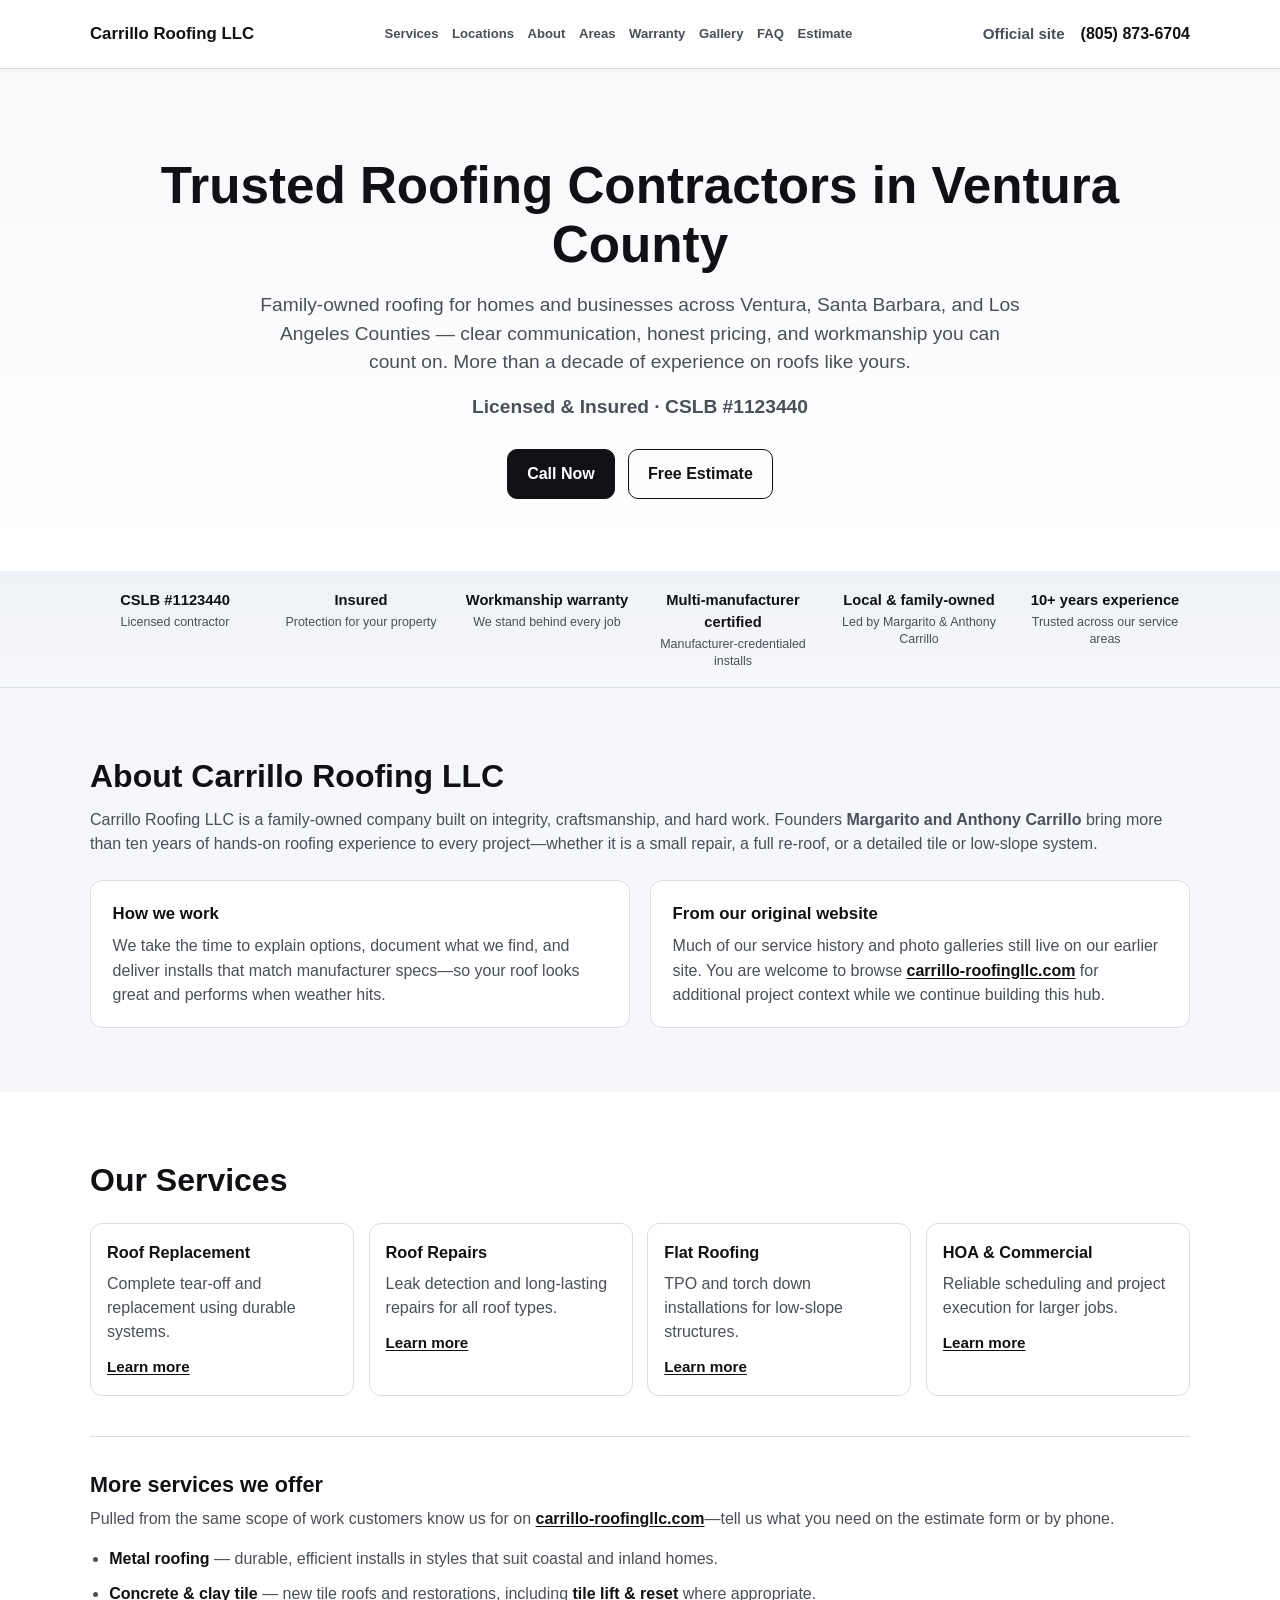
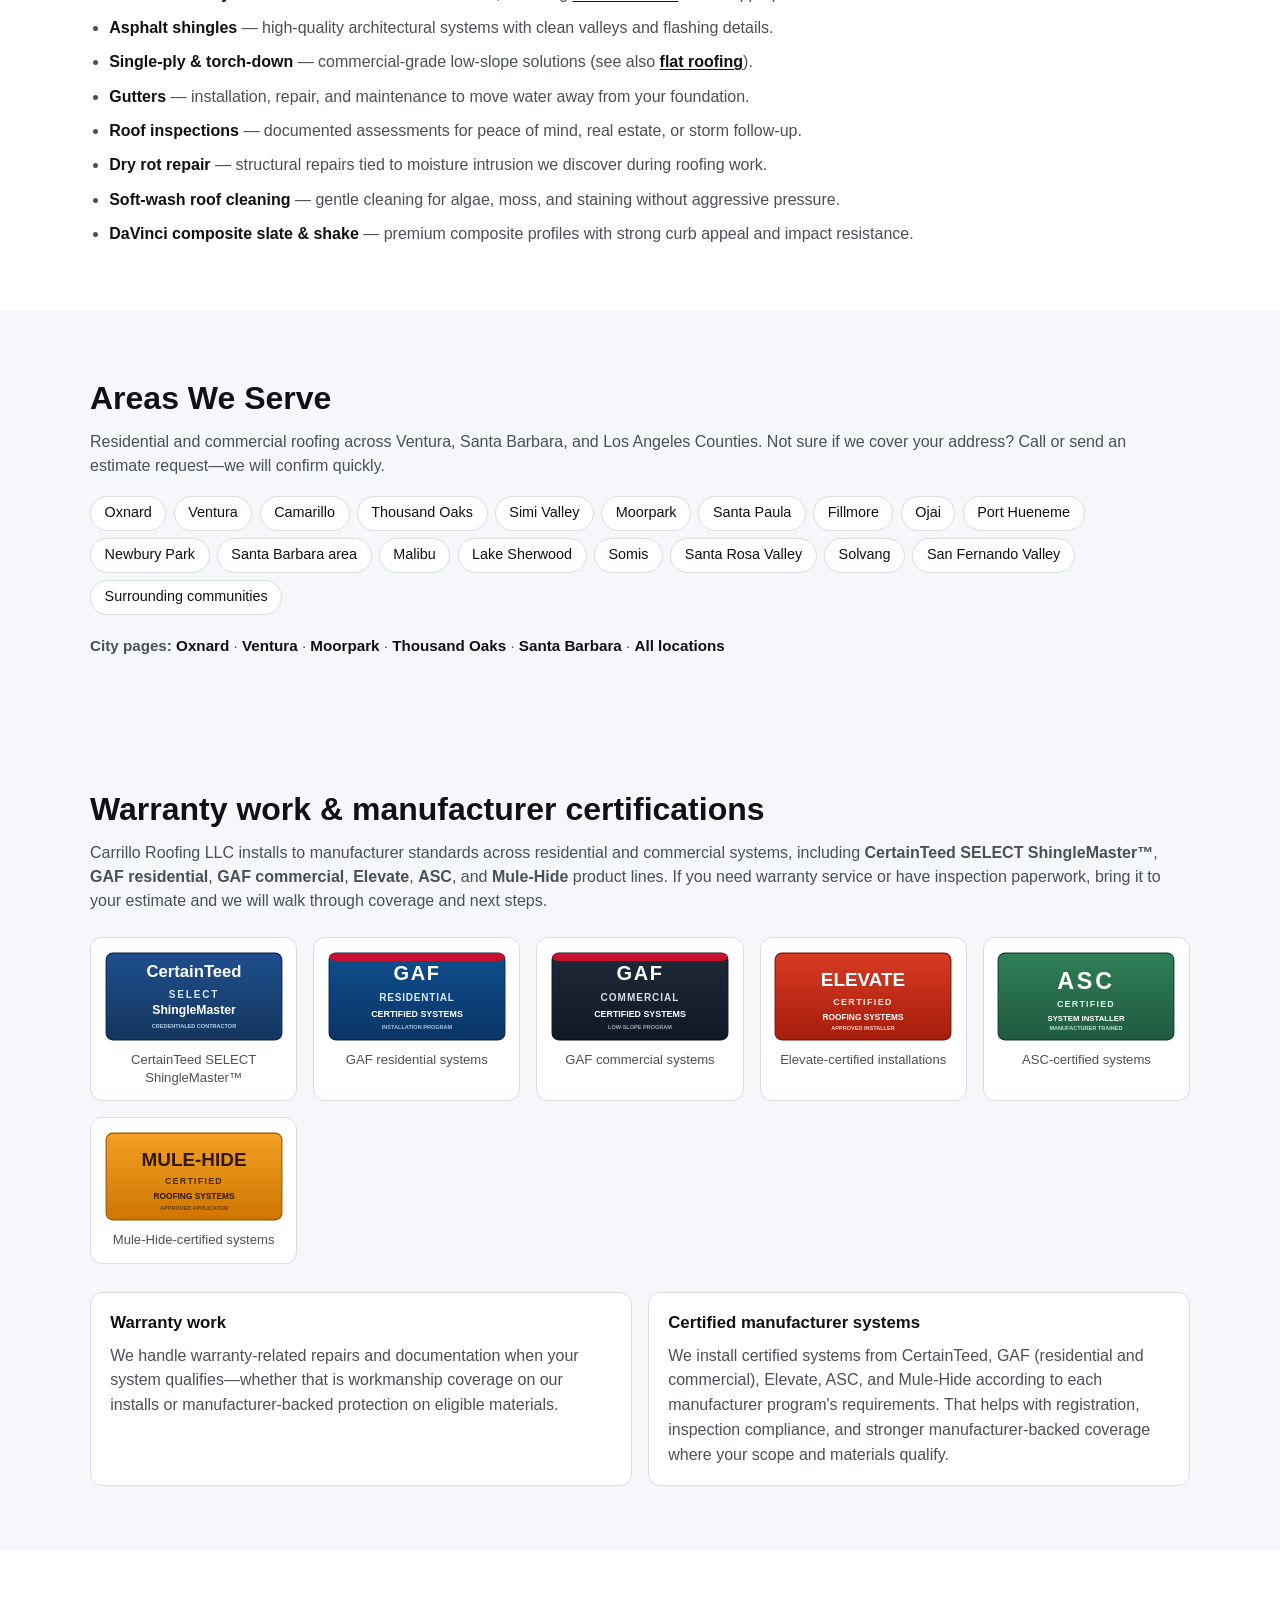
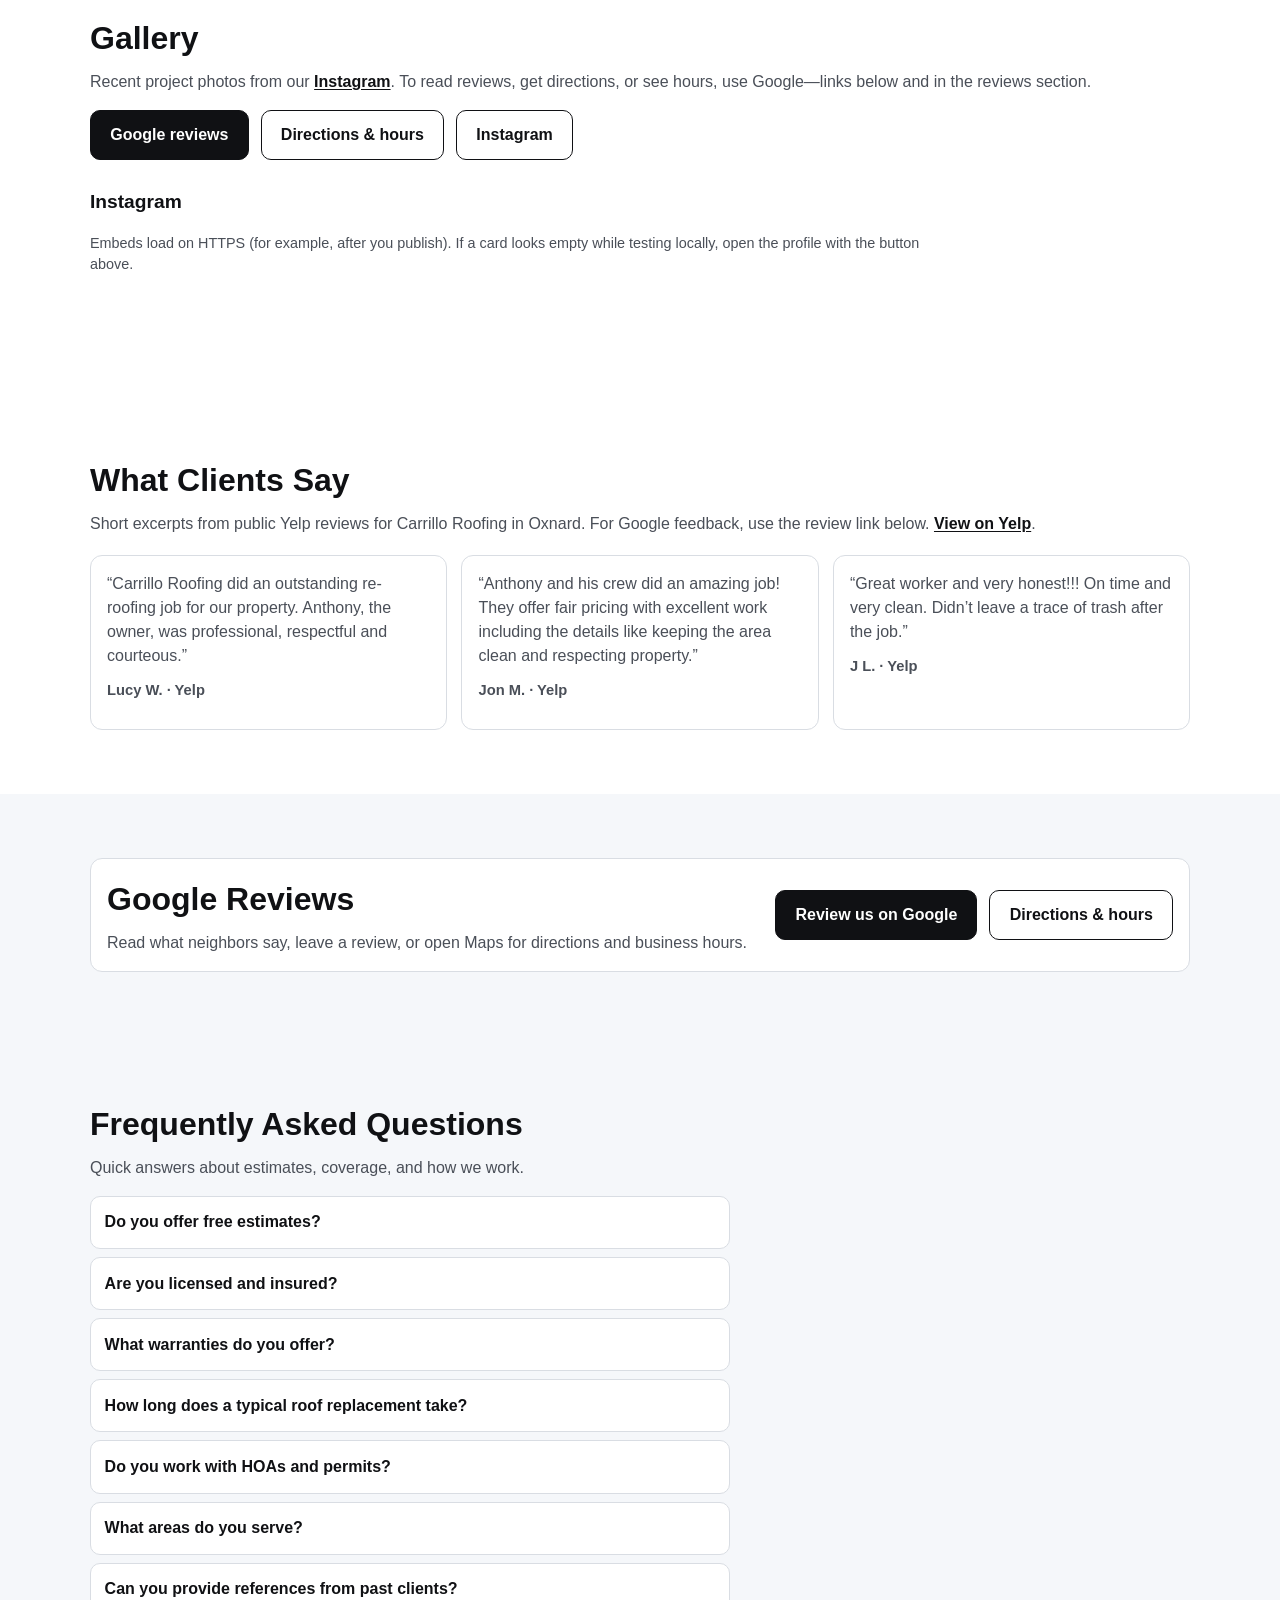
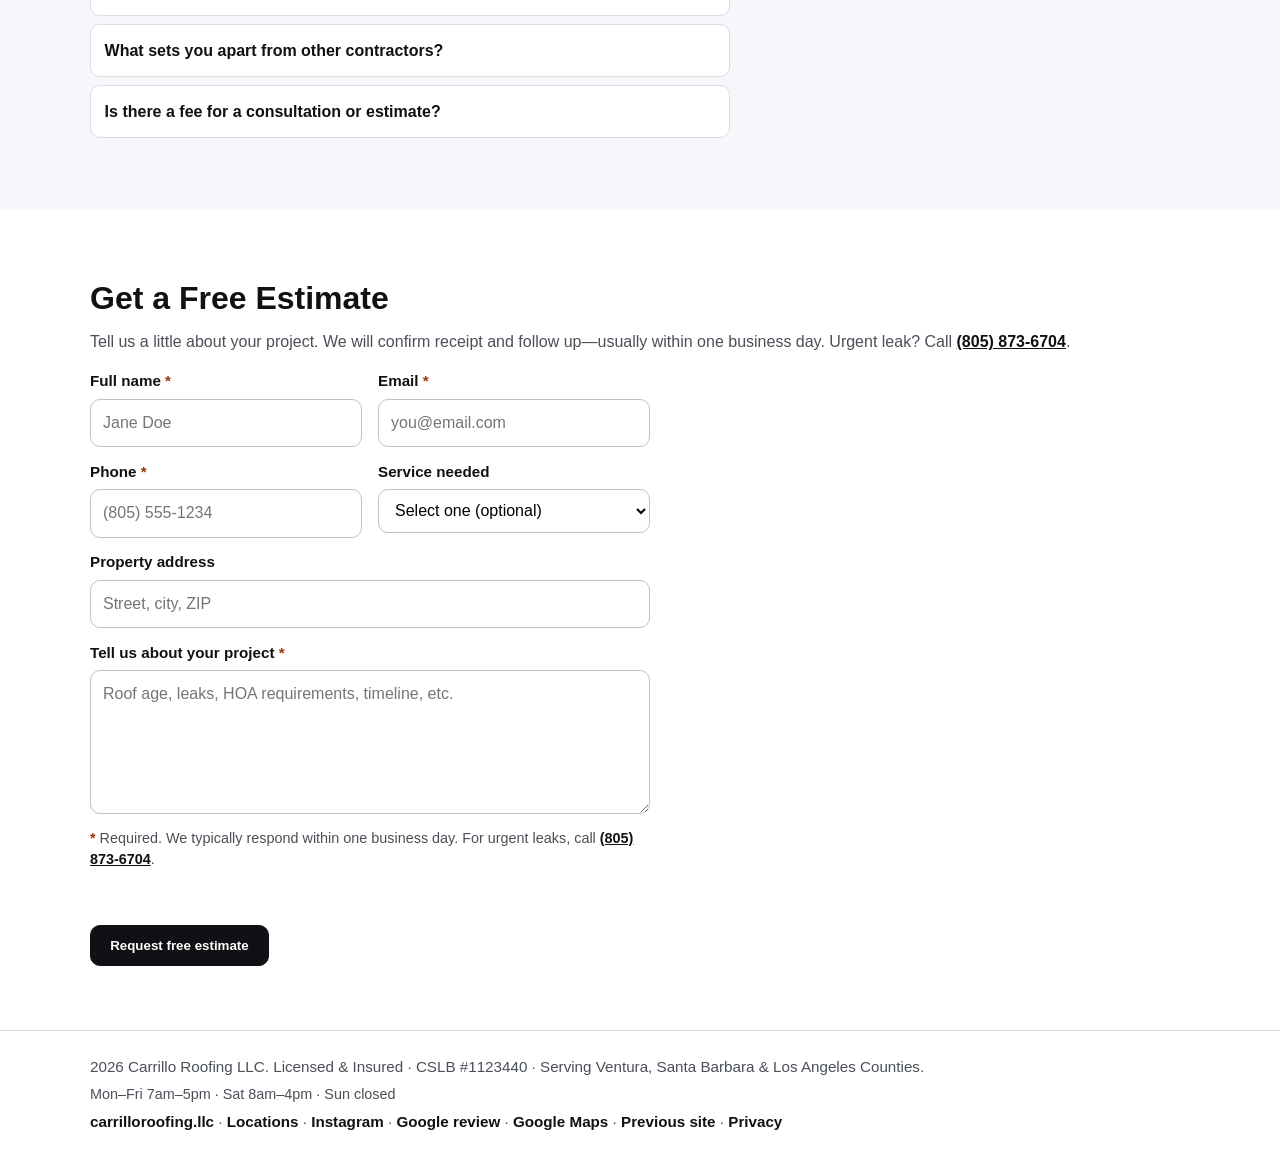
==== commit 7334c670: "Add expanded certification badges with official-file fallback. Update the warranty section to show C" ====
--- a/index.html
+++ b/index.html
@@ -284,7 +284,7 @@
             <span>We stand behind every job</span>
           </div>
           <div class="trust-item">
-            <strong>CertainTeed PRO &amp; GAF Master Elite®</strong>
+            <strong>Multi-manufacturer certified</strong>
             <span>Manufacturer-credentialed installs</span>
           </div>
           <div class="trust-item">
@@ -487,44 +487,102 @@
         <div class="container">
           <h2>Warranty work &amp; manufacturer certifications</h2>
           <p class="section-intro">
-            Carrillo Roofing LLC is a
-            <strong>CertainTeed ShingleMaster™ PRO</strong>-credentialed and
-            <strong>GAF Master Elite®</strong> roofing contractor—so we can install
-            their systems to
-            program standards and help you access the strongest warranty options
-            your project qualifies for. If you need warranty service or have
-            inspection paperwork, bring it to your estimate and we will walk
-            through coverage and next steps.
+            Carrillo Roofing LLC installs to manufacturer standards across
+            residential and commercial systems, including
+            <strong>CertainTeed SELECT ShingleMaster™</strong>,
+            <strong>GAF residential</strong>, <strong>GAF commercial</strong>,
+            <strong>Elevate</strong>, <strong>ASC</strong>, and
+            <strong>Mule-Hide</strong> product lines. If you need warranty service
+            or have inspection paperwork, bring it to your estimate and we will
+            walk through coverage and next steps.
           </p>
           <div
             class="cert-badges"
             role="group"
-            aria-label="CertainTeed ShingleMaster PRO and GAF Master Elite certification badges"
+            aria-label="CertainTeed, GAF residential and commercial, Elevate, ASC, and Mule-Hide certification badges"
           >
             <figure class="cert-badge">
               <img
-                src="./images/certainteed-shinglemaster-badge.jpg"
-                width="900"
-                height="900"
-                alt="CertainTeed credentialed contractor — ShingleMaster PRO badge"
+                src="./images/certs/certainteed-select-shinglemaster.png"
+                width="320"
+                height="160"
+                alt="CertainTeed SELECT ShingleMaster credential badge"
                 loading="lazy"
                 decoding="async"
+                onerror="this.onerror=null;this.src='./images/certainteed-select-shinglemaster-badge.svg';"
               />
               <figcaption class="cert-badge-caption">
-                CertainTeed ShingleMaster™ PRO credentialed contractor
+                CertainTeed SELECT ShingleMaster™
               </figcaption>
             </figure>
             <figure class="cert-badge">
               <img
-                src="./images/gaf-master-elite-badge.svg"
+                src="./images/certs/gaf-residential.png"
                 width="320"
-                height="150"
-                alt="GAF Master Elite certified roofing contractor"
+                height="160"
+                alt="GAF residential roofing certification badge"
                 loading="lazy"
                 decoding="async"
+                onerror="this.onerror=null;this.src='./images/gaf-residential-badge.svg';"
               />
               <figcaption class="cert-badge-caption">
-                GAF Master Elite® residential contractor program
+                GAF residential systems
+              </figcaption>
+            </figure>
+            <figure class="cert-badge">
+              <img
+                src="./images/certs/gaf-commercial.png"
+                width="320"
+                height="160"
+                alt="GAF commercial roofing certification badge"
+                loading="lazy"
+                decoding="async"
+                onerror="this.onerror=null;this.src='./images/gaf-commercial-badge.svg';"
+              />
+              <figcaption class="cert-badge-caption">
+                GAF commercial systems
+              </figcaption>
+            </figure>
+            <figure class="cert-badge">
+              <img
+                src="./images/certs/elevate-certified.png"
+                width="320"
+                height="160"
+                alt="Elevate certification badge"
+                loading="lazy"
+                decoding="async"
+                onerror="this.onerror=null;this.src='./images/elevate-certification-badge.svg';"
+              />
+              <figcaption class="cert-badge-caption">
+                Elevate-certified installations
+              </figcaption>
+            </figure>
+            <figure class="cert-badge">
+              <img
+                src="./images/certs/asc-certified.png"
+                width="320"
+                height="160"
+                alt="ASC certification badge"
+                loading="lazy"
+                decoding="async"
+                onerror="this.onerror=null;this.src='./images/asc-certification-badge.svg';"
+              />
+              <figcaption class="cert-badge-caption">
+                ASC-certified systems
+              </figcaption>
+            </figure>
+            <figure class="cert-badge">
+              <img
+                src="./images/certs/mule-hide-certified.png"
+                width="320"
+                height="160"
+                alt="Mule-Hide certification badge"
+                loading="lazy"
+                decoding="async"
+                onerror="this.onerror=null;this.src='./images/mule-hide-certification-badge.svg';"
+              />
+              <figcaption class="cert-badge-caption">
+                Mule-Hide-certified systems
               </figcaption>
             </figure>
           </div>
@@ -538,15 +596,13 @@
               </p>
             </article>
             <article class="cert-card">
-              <h3>CertainTeed PRO &amp; GAF Master Elite®</h3>
-              <p>
-                As a <strong>CertainTeed ShingleMaster™ PRO</strong>-credentialed
-                and <strong>GAF Master Elite®</strong> roofing contractor, we
-                install
-                these brands to the requirements of their contractor programs.
-                That helps with warranty registration, inspections, and upgraded
-                manufacturer coverage where your scope and materials allow. Ask
-                us which warranty level applies to your home or HOA.
+              <h3>Certified manufacturer systems</h3>
+              <p>
+                We install certified systems from CertainTeed, GAF (residential
+                and commercial), Elevate, ASC, and Mule-Hide according to each
+                manufacturer program's requirements. That helps with registration,
+                inspection compliance, and stronger manufacturer-backed coverage
+                where your scope and materials qualify.
               </p>
             </article>
           </div>
--- a/styles.css
+++ b/styles.css
@@ -611,31 +611,34 @@
 
 .cert-badges {
   margin-top: 1.5rem;
-  display: flex;
-  flex-wrap: wrap;
-  gap: 1.5rem 2rem;
-  align-items: flex-end;
-  justify-content: center;
+  display: grid;
+  grid-template-columns: repeat(auto-fit, minmax(180px, 1fr));
+  gap: 1rem;
+  align-items: stretch;
 }
 
 .cert-badge {
   margin: 0;
   text-align: center;
-  max-width: min(280px, 100%);
+  max-width: 100%;
+  border: 1px solid var(--line);
+  border-radius: 12px;
+  padding: 0.85rem;
+  background: #fff;
 }
 
 .cert-badge img {
   display: block;
   margin: 0 auto;
-  width: auto;
-  max-width: 220px;
-  max-height: 160px;
+  width: min(220px, 100%);
+  max-width: 100%;
+  max-height: 120px;
   height: auto;
   object-fit: contain;
 }
 
 .cert-badge-caption {
-  margin: 0.5rem 0 0;
+  margin: 0.65rem 0 0;
   font-size: 0.82rem;
   color: var(--muted);
   line-height: 1.35;
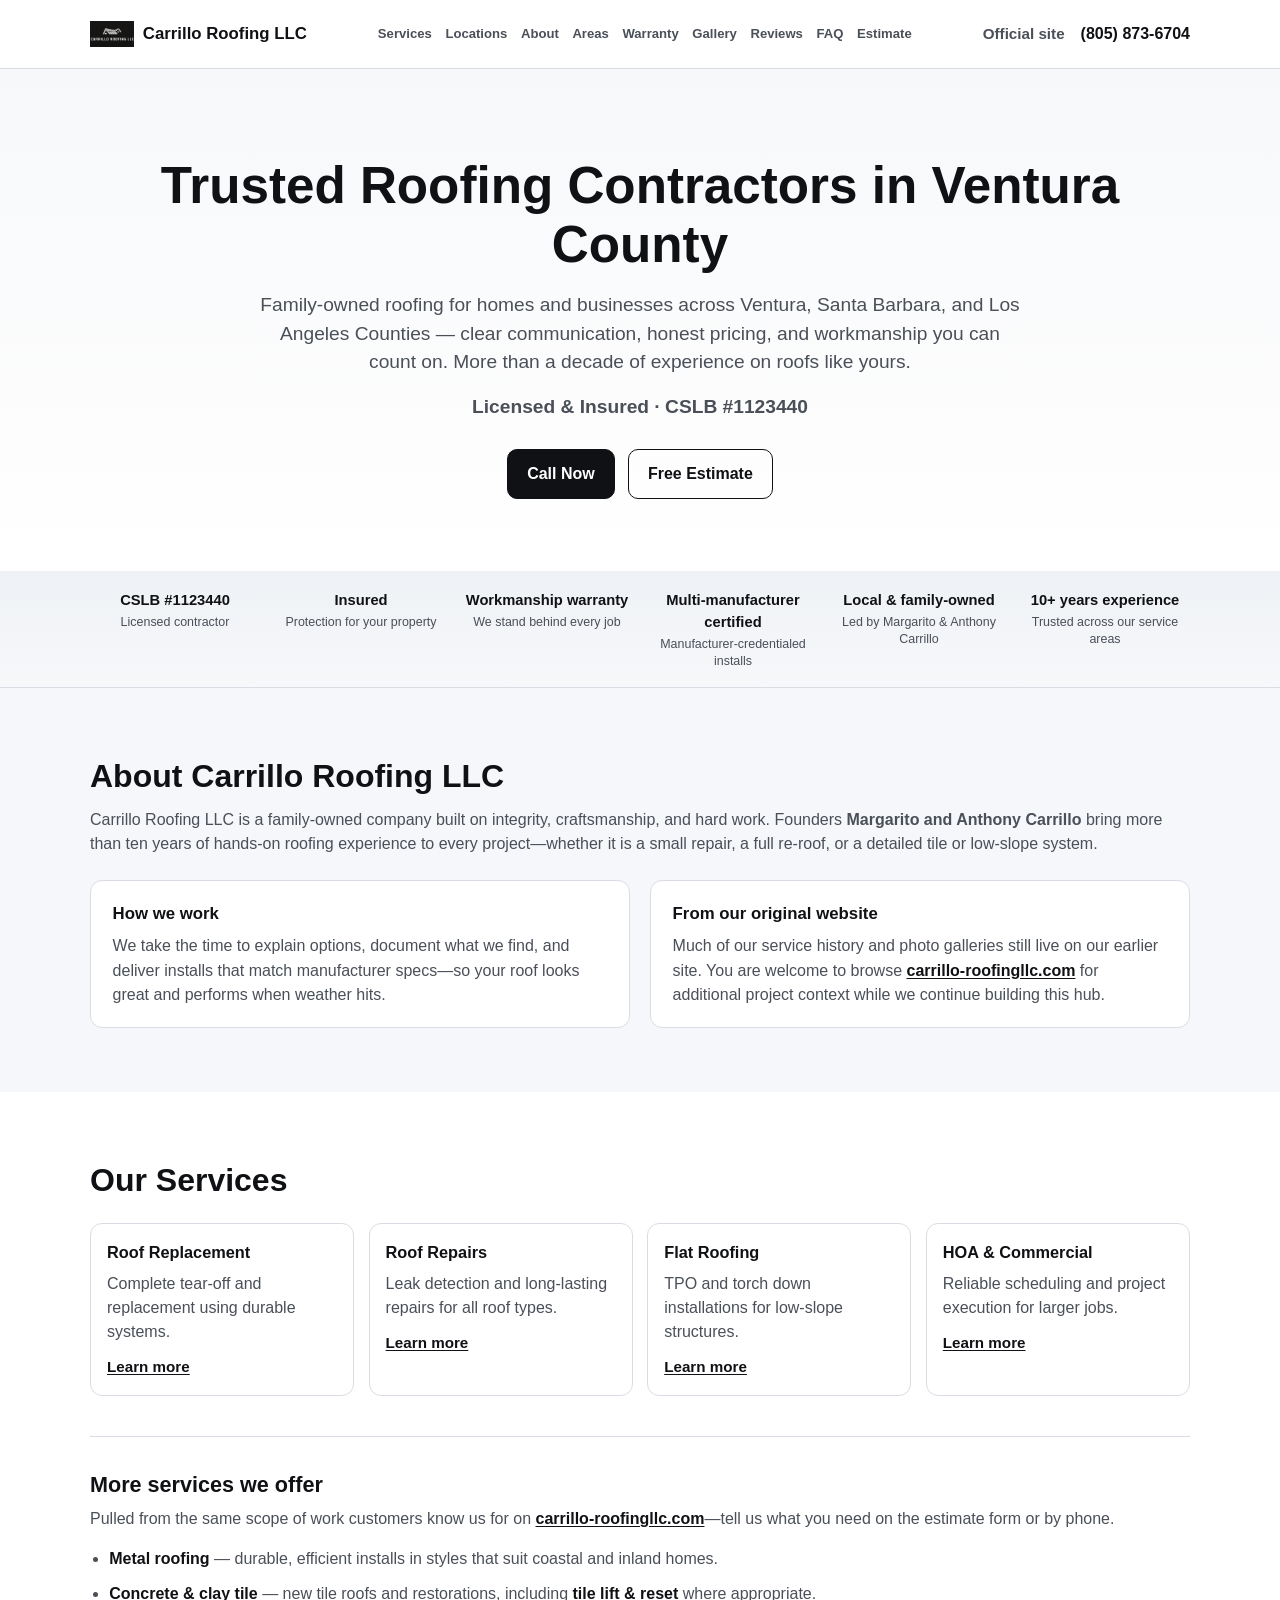
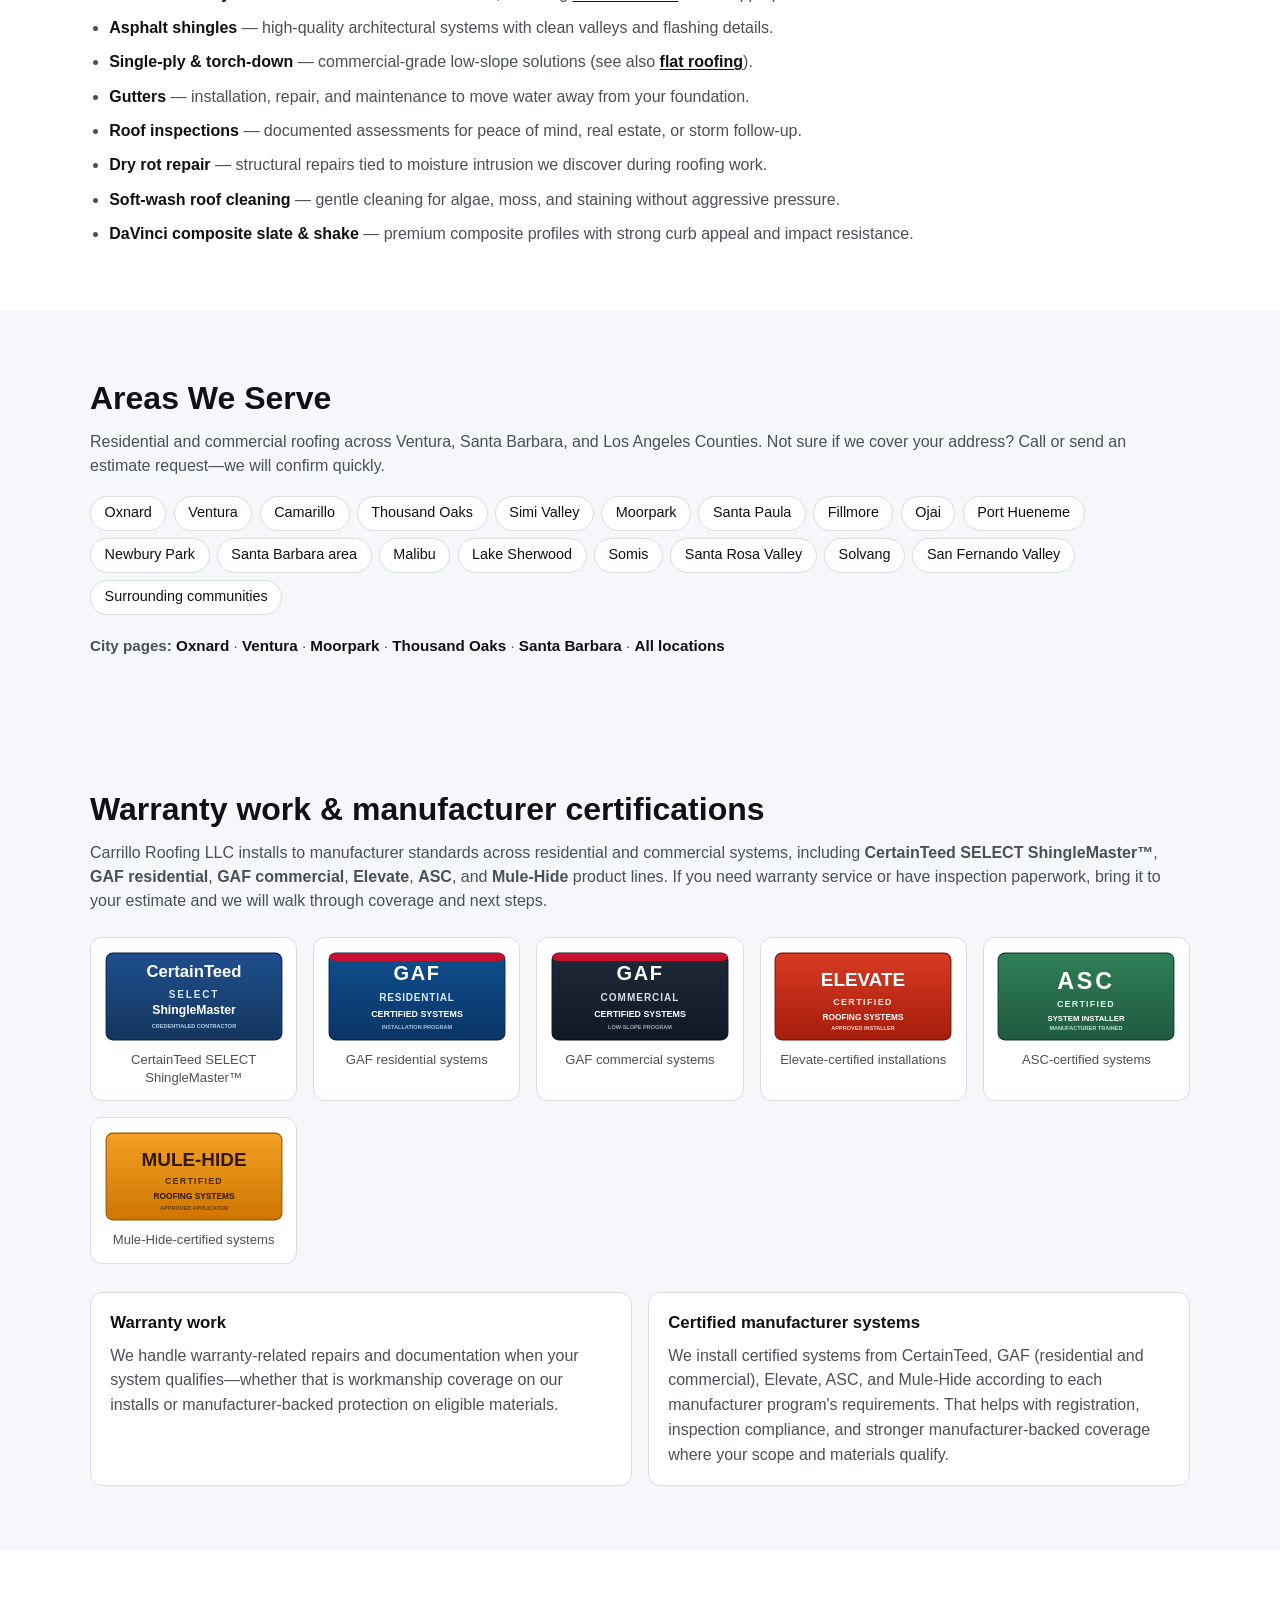
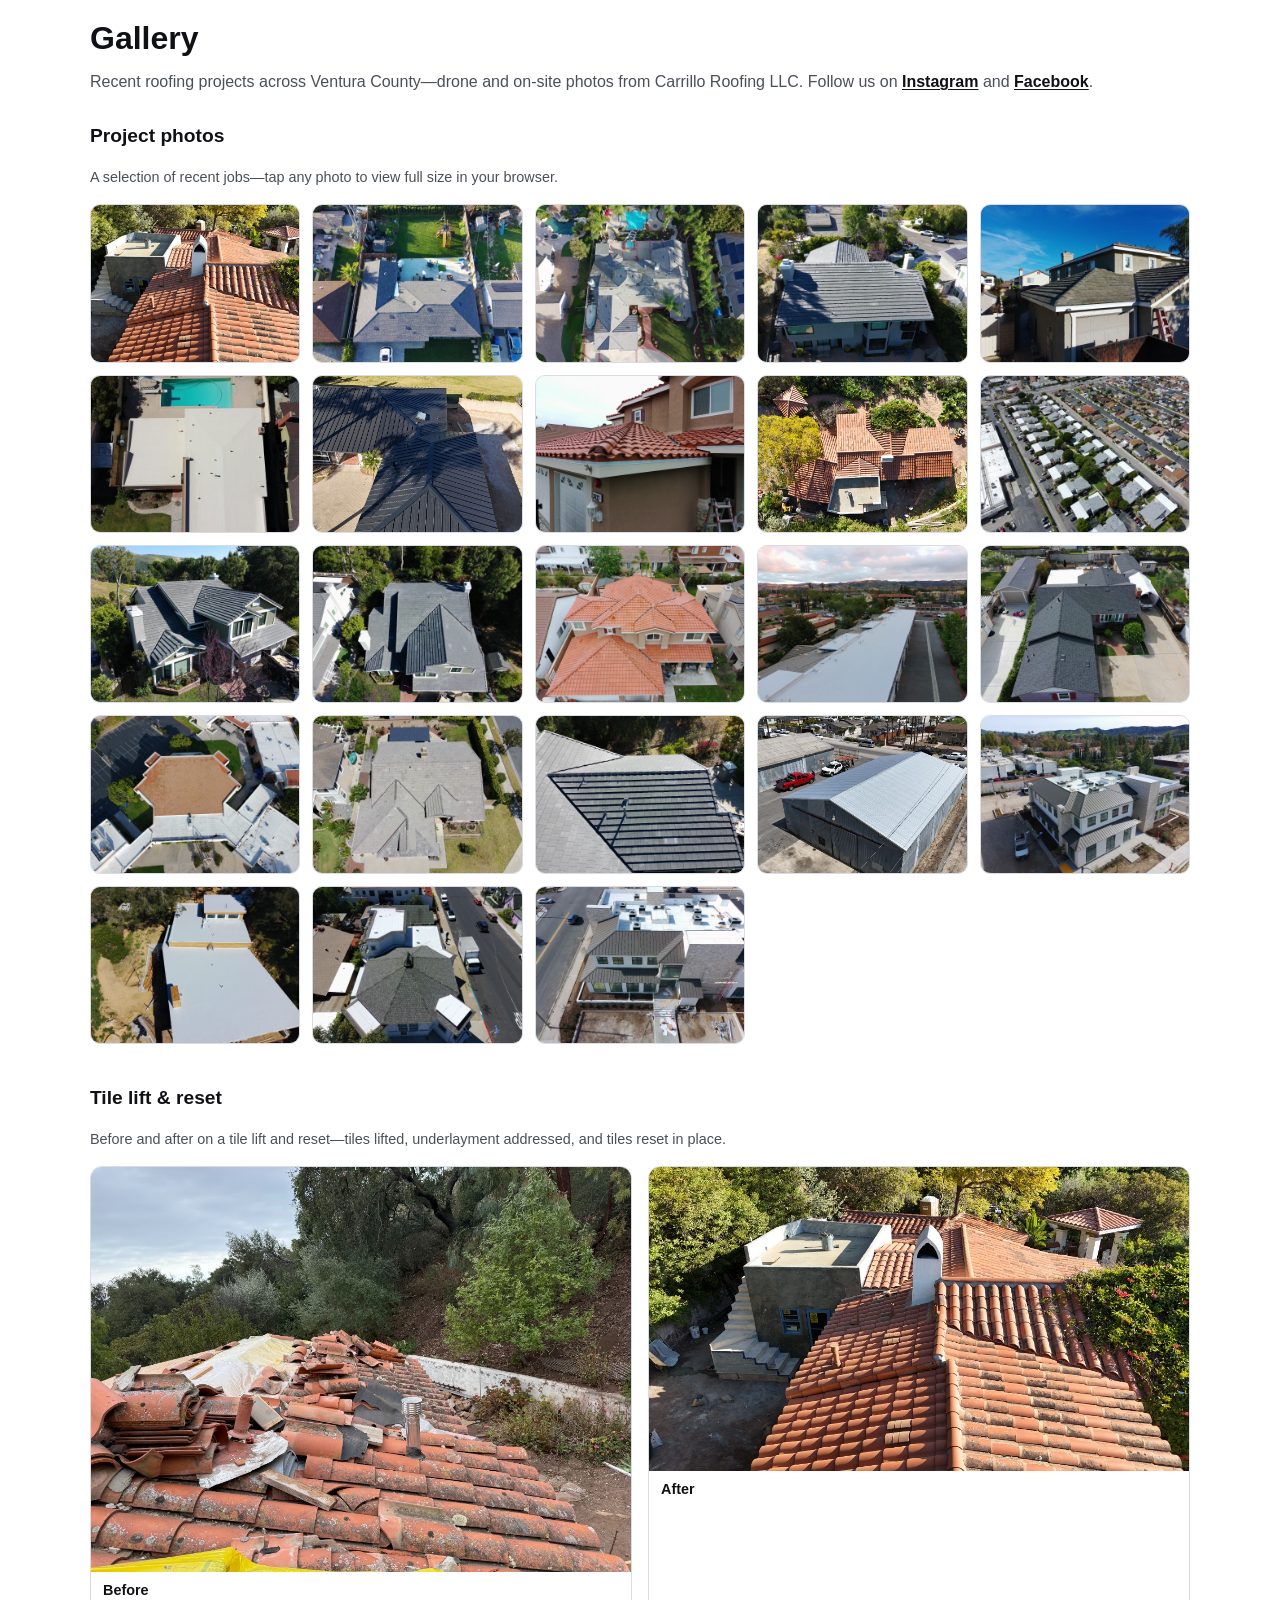
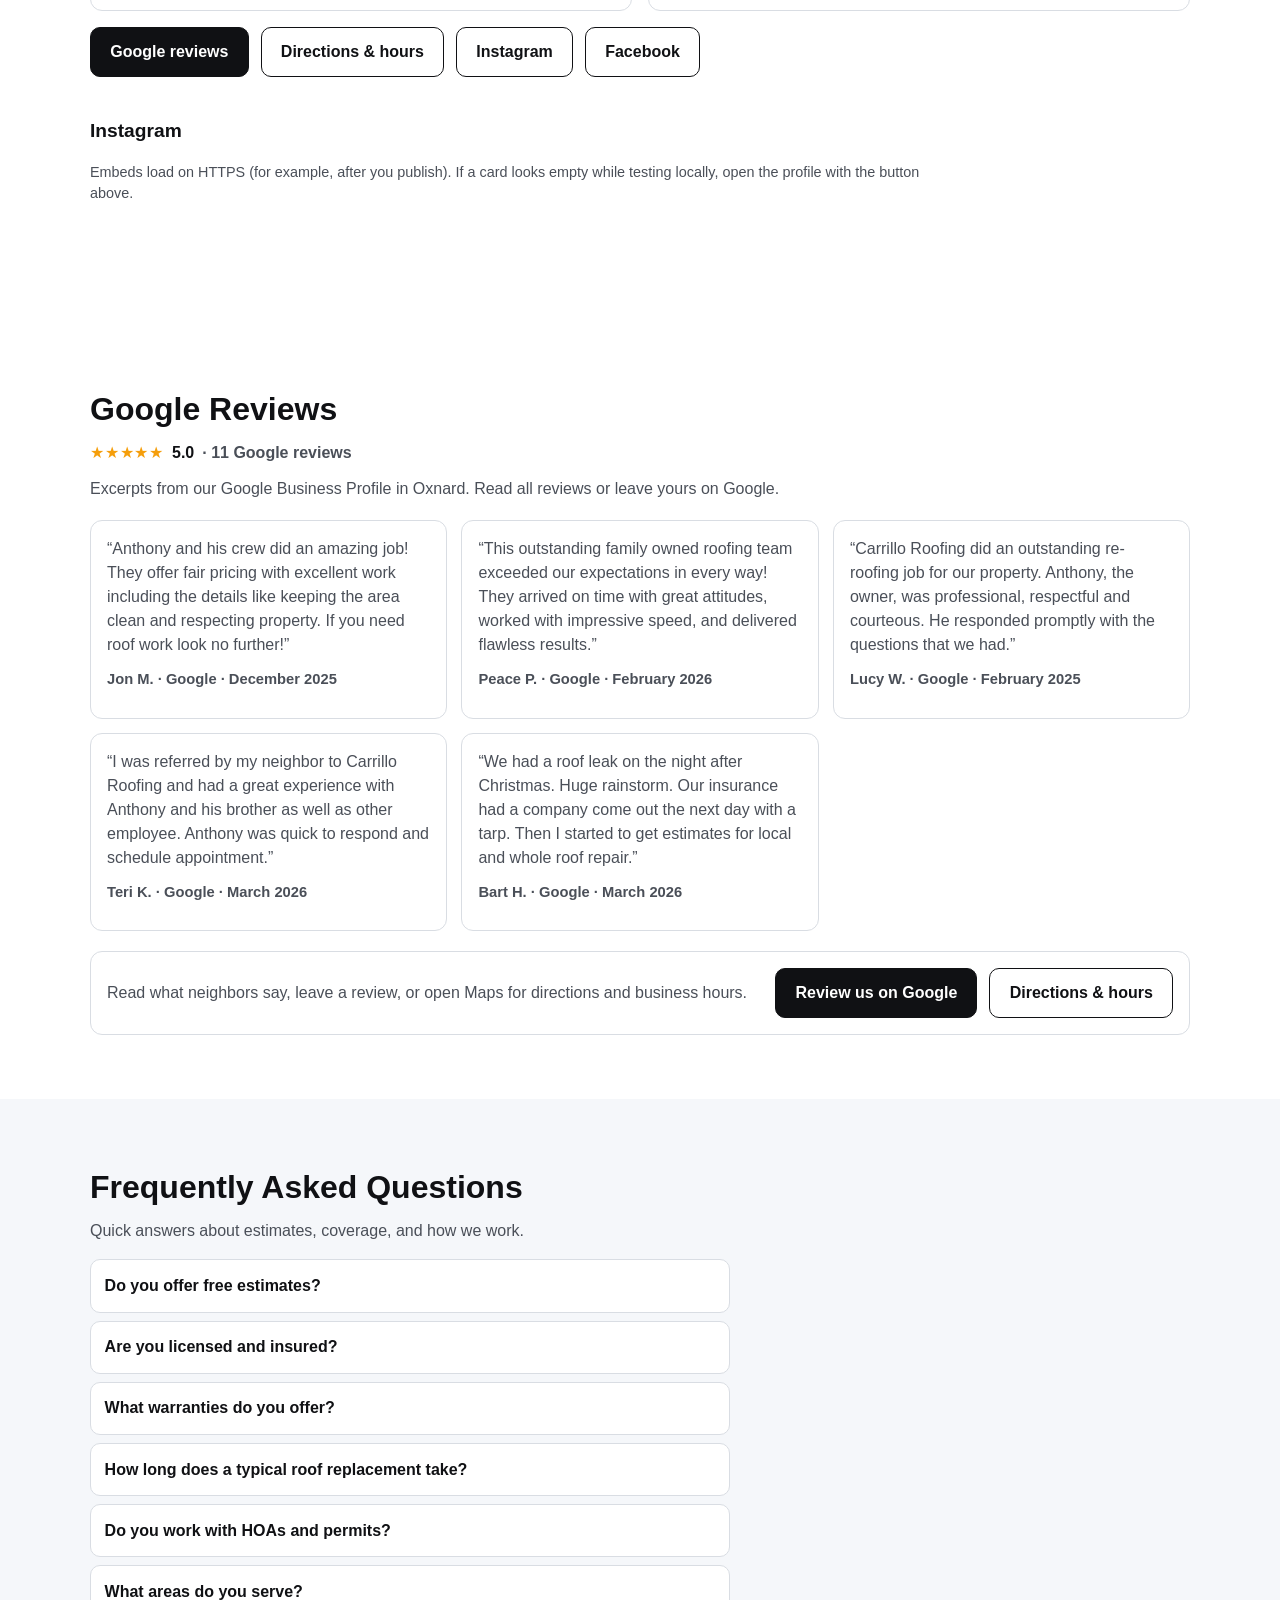
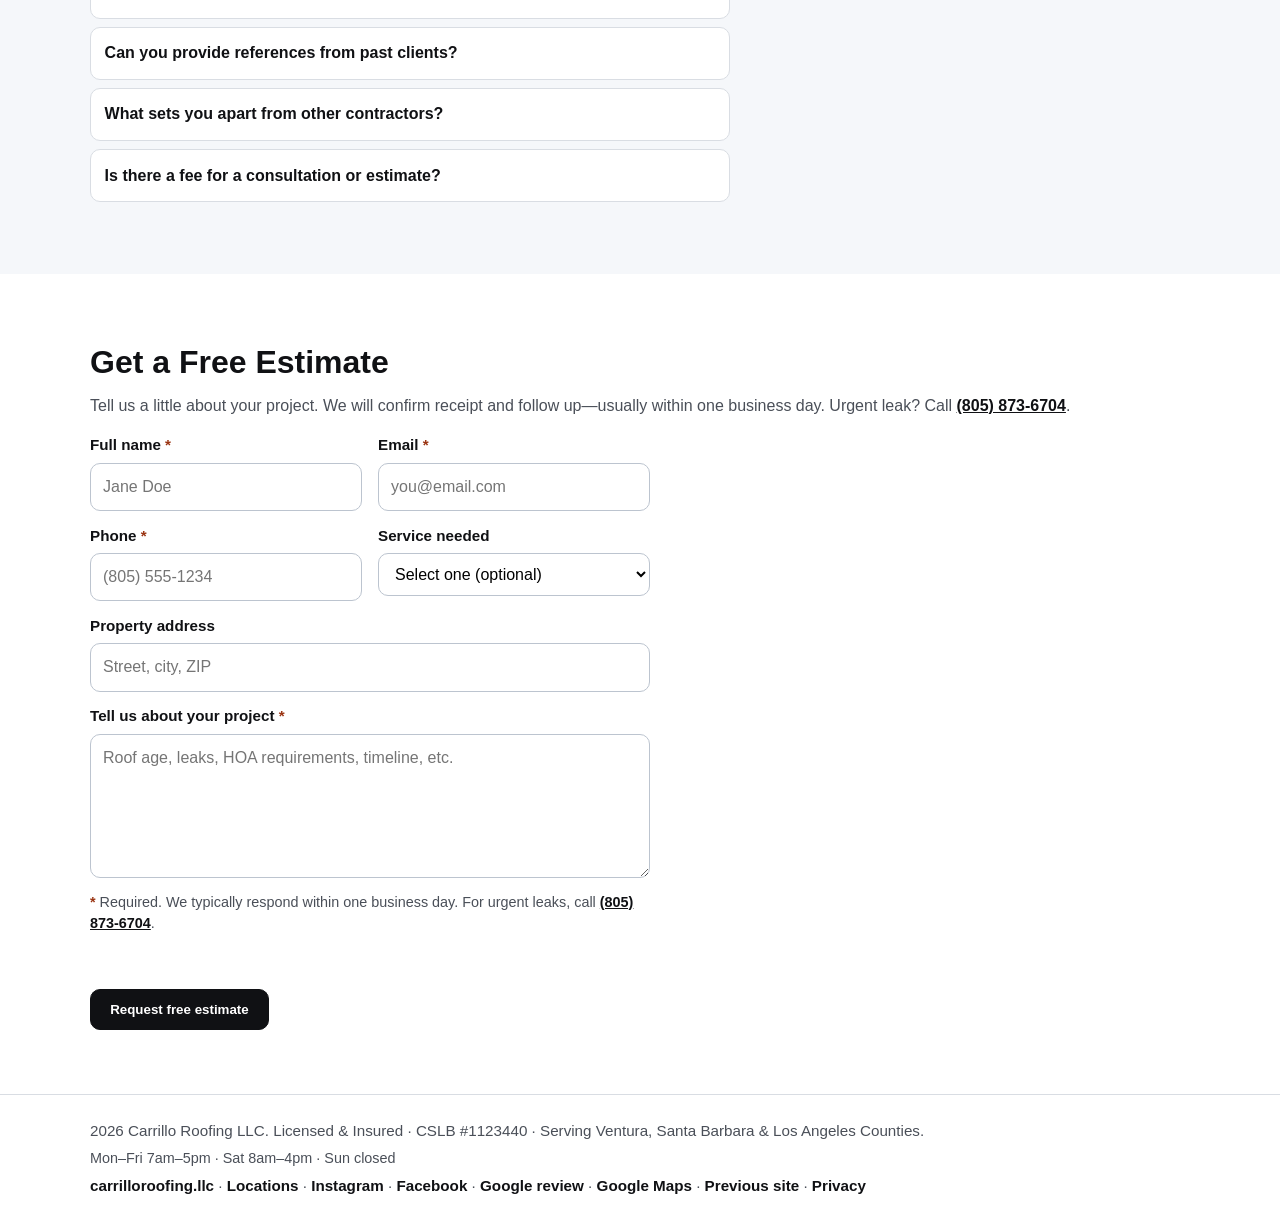
==== commit bbca5a90: "Add project gallery, Google reviews, and social links. Co-authored-by: Cursor <cursoragent@cursor.co" ====
--- a/index.html
+++ b/index.html
@@ -133,12 +133,18 @@
             "closes": "16:00"
           }
         ],
+        "aggregateRating": {
+          "@type": "AggregateRating",
+          "ratingValue": "5",
+          "reviewCount": "11",
+          "bestRating": "5"
+        },
         "sameAs": [
           "https://www.carrilloroofing.llc/",
           "https://www.carrillo-roofingllc.com/",
-          "https://www.instagram.com/carrilloroofingllc/",
-          "https://g.page/r/CaEG4w8ddhr0EAE/review",
-          "https://www.yelp.com/biz/carrillo-roofing-oxnard-4"
+          "https://www.instagram.com/carrilloroofingllc",
+          "https://www.facebook.com/profile.php?id=61578774009355",
+          "https://share.google/lDJRRsVWExDp3ewk2"
         ]
       }
     </script>
@@ -200,7 +206,7 @@
             "name": "Can you provide references from past clients?",
             "acceptedAnswer": {
               "@type": "Answer",
-              "text": "Yes. We can provide references from past clients. You can also read public reviews on Google and Yelp. If you would like to speak with specific past clients, ask us and we will coordinate when possible."
+              "text": "Yes. We can provide references from past clients. You can also read public reviews on our Google Business Profile. If you would like to speak with specific past clients, ask us and we will coordinate when possible."
             }
           },
           {
@@ -227,7 +233,7 @@
     <a class="skip-link" href="#main-content">Skip to content</a>
     <header class="topbar">
       <div class="container topbar-inner">
-        <a class="brand brand-home" href="./">Carrillo Roofing LLC</a>
+        <a class="brand brand-home" href="./"><img class="brand-logo" src="images/logo.png" alt="" width="44" height="44" /> Carrillo Roofing LLC</a>
         <nav class="topbar-nav" aria-label="Page sections">
           <a href="services/index.html">Services</a>
           <a href="locations/index.html">Locations</a>
@@ -235,6 +241,7 @@
           <a href="#areas">Areas</a>
           <a href="#certifications">Warranty</a>
           <a href="#gallery">Gallery</a>
+          <a href="#reviews">Reviews</a>
           <a href="#faq">FAQ</a>
           <a href="#estimate">Estimate</a>
         </nav>
@@ -613,42 +620,113 @@
         <div class="container">
           <h2>Gallery</h2>
           <p class="section-intro">
-            Recent project photos from our
-            <a
-              class="inline-link"
-              href="https://www.instagram.com/carrilloroofingllc/"
-              target="_blank"
-              rel="noopener noreferrer"
-              >Instagram</a
-            >. To read reviews, get directions, or see hours, use Google—links
-            below and in the reviews section.
-          </p>
+            Recent roofing projects across Ventura County—drone and on-site
+            photos from Carrillo Roofing LLC. Follow us on
+            <a class="inline-link" href="https://www.instagram.com/carrilloroofingllc" target="_blank" rel="noopener noreferrer">Instagram</a>
+            and
+            <a class="inline-link" href="https://www.facebook.com/profile.php?id=61578774009355" target="_blank" rel="noopener noreferrer">Facebook</a>.
+          </p>
+
+          <h3 class="gallery-subhead">Project photos</h3>
+          <p class="gallery-embed-note">
+            A selection of recent jobs—tap any photo to view full size in your browser.
+          </p>
+<div class="project-photo-grid">
+            <figure class="project-photo">
+              <img src="images/projects/building-complex-aerial.jpg" alt="Aerial view of a building complex roofing project" loading="lazy" width="640" height="480" />
+            </figure>
+            <figure class="project-photo">
+              <img src="images/projects/commercial-roof-construction.jpg" alt="Commercial building roof construction" loading="lazy" width="640" height="480" />
+            </figure>
+            <figure class="project-photo">
+              <img src="images/projects/commercial-standing-seam-metal.jpg" alt="Commercial building with standing seam metal roof" loading="lazy" width="640" height="480" />
+            </figure>
+            <figure class="project-photo">
+              <img src="images/projects/complex-roof-street-view.jpg" alt="Aerial view of a complex roof near a residential street" loading="lazy" width="640" height="480" />
+            </figure>
+            <figure class="project-photo">
+              <img src="images/projects/flat-roof-construction.jpg" alt="Multi-level flat roof under construction" loading="lazy" width="640" height="480" />
+            </figure>
+            <figure class="project-photo">
+              <img src="images/projects/gray-tile-roof-aerial-01.jpg" alt="Aerial view of a gray tile roof installation" loading="lazy" width="640" height="480" />
+            </figure>
+            <figure class="project-photo">
+              <img src="images/projects/gray-tile-roof-aerial-02.jpg" alt="Drone photo of a completed gray tile residential roof" loading="lazy" width="640" height="480" />
+            </figure>
+            <figure class="project-photo">
+              <img src="images/projects/gray-tile-roof-detail.jpg" alt="Close aerial view of gray tile roofing with vents" loading="lazy" width="640" height="480" />
+            </figure>
+            <figure class="project-photo">
+              <img src="images/projects/gray-tile-roof-suburban-aerial.jpg" alt="Suburban home with newly installed gray tile roof" loading="lazy" width="640" height="480" />
+            </figure>
+            <figure class="project-photo">
+              <img src="images/projects/gray-tile-roof-vents.jpg" alt="Gray tile roof with ventilation pipes" loading="lazy" width="640" height="480" />
+            </figure>
+            <figure class="project-photo">
+              <img src="images/projects/modern-grey-roof-neighborhood.jpg" alt="Large home with modern dark grey shingle roof" loading="lazy" width="640" height="480" />
+            </figure>
+            <figure class="project-photo">
+              <img src="images/projects/olive-green-house-aerial.jpg" alt="Aerial view of an olive green home with dark grey tile roof" loading="lazy" width="640" height="480" />
+            </figure>
+            <figure class="project-photo">
+              <img src="images/projects/residential-roof-aerial-01.jpg" alt="Aerial view of a residential roofing project" loading="lazy" width="640" height="480" />
+            </figure>
+            <figure class="project-photo">
+              <img src="images/projects/residential-roof-aerial-02.jpg" alt="Top-down drone photo of a home with a new roof" loading="lazy" width="640" height="480" />
+            </figure>
+            <figure class="project-photo">
+              <img src="images/projects/residential-roof-aerial-03.jpg" alt="Aerial perspective of a residential roof replacement" loading="lazy" width="640" height="480" />
+            </figure>
+            <figure class="project-photo">
+              <img src="images/projects/residential-roof-aerial-04.jpg" alt="Aerial drone photo of a completed residential roofing project" loading="lazy" width="640" height="480" />
+            </figure>
+            <figure class="project-photo">
+              <img src="images/projects/shingle-roof-backyard-aerial.jpg" alt="Aerial view of a home with dark grey shingle roofing" loading="lazy" width="640" height="480" />
+            </figure>
+            <figure class="project-photo">
+              <img src="images/projects/suburban-grey-tile-roof-topdown.jpg" alt="Top-down view of a suburban home with grey tile roof" loading="lazy" width="640" height="480" />
+            </figure>
+            <figure class="project-photo">
+              <img src="images/projects/terracotta-roof-garden-aerial.jpg" alt="Aerial view of terracotta tile roof and garden" loading="lazy" width="640" height="480" />
+            </figure>
+            <figure class="project-photo">
+              <img src="images/projects/terracotta-tile-renovation.jpg" alt="Mediterranean home with terracotta tile roof renovation" loading="lazy" width="640" height="480" />
+            </figure>
+            <figure class="project-photo">
+              <img src="images/projects/tile-roof-pool-backyard.jpg" alt="Large home with tile roofing and pool" loading="lazy" width="640" height="480" />
+            </figure>
+            <figure class="project-photo">
+              <img src="images/projects/tile-roof-re-roof-job-site.jpg" alt="Tile re-roof project with ladder and job-site dumpster" loading="lazy" width="640" height="480" />
+            </figure>
+            <figure class="project-photo">
+              <img src="images/projects/warehouse-metal-roof.jpg" alt="Warehouse with newly installed metal roofing" loading="lazy" width="640" height="480" />
+            </figure>
+          </div>
+
+          <h3 class="gallery-subhead gallery-subhead--spaced">Tile lift &amp; reset</h3>
+          <p class="gallery-embed-note">
+            Before and after on a tile lift and reset—tiles lifted, underlayment
+            addressed, and tiles reset in place.
+          </p>
+          <div class="before-after-grid">
+            <figure class="before-after-card">
+              <img src="images/projects/tile-lift-and-reset-before.jpg" alt="Tile roof before lift and reset" loading="lazy" width="800" height="600" />
+              <figcaption>Before</figcaption>
+            </figure>
+            <figure class="before-after-card">
+              <img src="images/projects/tile-lift-and-reset-after.jpg" alt="Tile roof after lift and reset" loading="lazy" width="800" height="600" />
+              <figcaption>After</figcaption>
+            </figure>
+          </div>
 
           <div class="gallery-actions">
-            <a
-              class="btn btn-primary"
-              href="https://g.page/r/CaEG4w8ddhr0EAE/review"
-              target="_blank"
-              rel="noopener noreferrer"
-              >Google reviews</a
-            >
-            <a
-              class="btn btn-secondary"
-              href="https://www.google.com/maps/place/Carrillo+Roofing+LLC/@34.155403,-119.162248,17z/data=!3m1!4b1!4m6!3m5!1s0xaefd33aec08248d5:0xf41a761d0fe306a1!8m2!3d34.155403!4d-119.162248!16s%2Fg%2F11wh_rf2mh?entry=ttu"
-              target="_blank"
-              rel="noopener noreferrer"
-              >Directions &amp; hours</a
-            >
-            <a
-              class="btn btn-secondary"
-              href="https://www.instagram.com/carrilloroofingllc/"
-              target="_blank"
-              rel="noopener noreferrer"
-              >Instagram</a
-            >
-          </div>
-
-          <h3 class="gallery-subhead">Instagram</h3>
+            <a class="btn btn-primary" href="https://share.google/lDJRRsVWExDp3ewk2" target="_blank" rel="noopener noreferrer">Google reviews</a>
+            <a class="btn btn-secondary" href="https://www.google.com/maps/place/Carrillo+Roofing+LLC/@34.155403,-119.162248,17z/data=!3m1!4b1!4m6!3m5!1s0xaefd33aec08248d5:0xf41a761d0fe306a1!8m2!3d34.155403!4d-119.162248!16s%2Fg%2F11wh_rf2mh?entry=ttu" target="_blank" rel="noopener noreferrer">Directions &amp; hours</a>
+            <a class="btn btn-secondary" href="https://www.instagram.com/carrilloroofingllc" target="_blank" rel="noopener noreferrer">Instagram</a>
+            <a class="btn btn-secondary" href="https://www.facebook.com/profile.php?id=61578774009355" target="_blank" rel="noopener noreferrer">Facebook</a>
+          </div>
+
+          <h3 class="gallery-subhead gallery-subhead--spaced">Instagram</h3>
           <p class="gallery-embed-note">
             Embeds load on HTTPS (for example, after you publish). If a card
             looks empty while testing locally, open the profile with the button
@@ -729,73 +807,48 @@
         </div>
       </section>
 
-      <section class="section">
+      <section id="reviews" class="section">
         <div class="container">
-          <h2>What Clients Say</h2>
+          <h2>Google Reviews</h2>
+          <p class="google-rating-summary" aria-label="5.0 out of 5 stars on Google from 11 reviews">
+            <span class="google-stars" aria-hidden="true">★★★★★</span>
+            <strong>5.0</strong>
+            <span class="google-rating-meta">· 11 Google reviews</span>
+          </p>
           <p class="section-intro testimonial-intro">
-            Short excerpts from public Yelp reviews for Carrillo Roofing in
-            Oxnard. For Google feedback, use the review link below.
-            <a
-              class="inline-link"
-              href="https://www.yelp.com/biz/carrillo-roofing-oxnard-4"
-              target="_blank"
-              rel="noopener noreferrer"
-              >View on Yelp</a
-            >.
+            Excerpts from our Google Business Profile in Oxnard. Read all reviews or leave yours on Google.
           </p>
           <div class="testimonials-grid">
             <article class="testimonial-card">
-              <p>
-                &ldquo;Carrillo Roofing did an outstanding re-roofing job for
-                our property. Anthony, the owner, was professional, respectful
-                and courteous.&rdquo;
-              </p>
-              <p class="testimonial-source">Lucy W. · Yelp</p>
+              <p>&ldquo;Anthony and his crew did an amazing job! They offer fair pricing with excellent work including the details like keeping the area clean and respecting property. If you need roof work look no further!&rdquo;</p>
+              <p class="testimonial-source">Jon M. · Google · December 2025</p>
             </article>
             <article class="testimonial-card">
-              <p>
-                &ldquo;Anthony and his crew did an amazing job! They offer fair
-                pricing with excellent work including the details like keeping
-                the area clean and respecting property.&rdquo;
-              </p>
-              <p class="testimonial-source">Jon M. · Yelp</p>
+              <p>&ldquo;This outstanding family owned roofing team exceeded our expectations in every way! They arrived on time with great attitudes, worked with impressive speed, and delivered flawless results.&rdquo;</p>
+              <p class="testimonial-source">Peace P. · Google · February 2026</p>
             </article>
             <article class="testimonial-card">
-              <p>
-                &ldquo;Great worker and very honest!!! On time and very clean.
-                Didn&rsquo;t leave a trace of trash after the job.&rdquo;
-              </p>
-              <p class="testimonial-source">J L. · Yelp</p>
+              <p>&ldquo;Carrillo Roofing did an outstanding re-roofing job for our property. Anthony, the owner, was professional, respectful and courteous. He responded promptly with the questions that we had.&rdquo;</p>
+              <p class="testimonial-source">Lucy W. · Google · February 2025</p>
             </article>
-          </div>
-        </div>
-      </section>
-
-      <section class="section section-alt">
-        <div class="container">
-          <div class="reviews-banner">
+            <article class="testimonial-card">
+              <p>&ldquo;I was referred by my neighbor to Carrillo Roofing and had a great experience with Anthony and his brother as well as other employee. Anthony was quick to respond and schedule appointment.&rdquo;</p>
+              <p class="testimonial-source">Teri K. · Google · March 2026</p>
+            </article>
+            <article class="testimonial-card">
+              <p>&ldquo;We had a roof leak on the night after Christmas. Huge rainstorm. Our insurance had a company come out the next day with a tarp. Then I started to get estimates for local and whole roof repair.&rdquo;</p>
+              <p class="testimonial-source">Bart H. · Google · March 2026</p>
+            </article>
+          </div>
+          <div class="reviews-banner reviews-banner--spaced">
             <div>
-              <h2>Google Reviews</h2>
               <p class="section-intro">
-                Read what neighbors say, leave a review, or open Maps for
-                directions and business hours.
+                Read what neighbors say, leave a review, or open Maps for directions and business hours.
               </p>
             </div>
             <div class="reviews-actions">
-              <a
-                class="btn btn-primary"
-                href="https://g.page/r/CaEG4w8ddhr0EAE/review"
-                target="_blank"
-                rel="noopener noreferrer"
-                >Review us on Google</a
-              >
-              <a
-                class="btn btn-secondary"
-                href="https://www.google.com/maps/place/Carrillo+Roofing+LLC/@34.155403,-119.162248,17z/data=!3m1!4b1!4m6!3m5!1s0xaefd33aec08248d5:0xf41a761d0fe306a1!8m2!3d34.155403!4d-119.162248!16s%2Fg%2F11wh_rf2mh?entry=ttu"
-                target="_blank"
-                rel="noopener noreferrer"
-                >Directions &amp; hours</a
-              >
+              <a class="btn btn-primary" href="https://share.google/lDJRRsVWExDp3ewk2" target="_blank" rel="noopener noreferrer">Review us on Google</a>
+              <a class="btn btn-secondary" href="https://www.google.com/maps/place/Carrillo+Roofing+LLC/@34.155403,-119.162248,17z/data=!3m1!4b1!4m6!3m5!1s0xaefd33aec08248d5:0xf41a761d0fe306a1!8m2!3d34.155403!4d-119.162248!16s%2Fg%2F11wh_rf2mh?entry=ttu" target="_blank" rel="noopener noreferrer">Directions &amp; hours</a>
             </div>
           </div>
         </div>
@@ -858,7 +911,7 @@
               <summary>Can you provide references from past clients?</summary>
               <p>
                 Yes. We can provide references from past clients. You can also
-                read public reviews on Google and Yelp. If you would like to
+                read public reviews on our Google Business Profile. If you would like to
                 speak with specific past clients, ask us and we will coordinate
                 when possible.
               </p>
@@ -1028,14 +1081,16 @@
           <a href="locations/index.html">Locations</a>
           <span aria-hidden="true"> · </span>
           <a
-            href="https://www.instagram.com/carrilloroofingllc/"
+            href="https://www.instagram.com/carrilloroofingllc"
             target="_blank"
             rel="noopener noreferrer"
             >Instagram</a
           >
           <span aria-hidden="true"> · </span>
+          <a href="https://www.facebook.com/profile.php?id=61578774009355" target="_blank" rel="noopener noreferrer">Facebook</a>
+          <span aria-hidden="true"> · </span>
           <a
-            href="https://g.page/r/CaEG4w8ddhr0EAE/review"
+            href="https://share.google/lDJRRsVWExDp3ewk2"
             target="_blank"
             rel="noopener noreferrer"
             >Google review</a
--- a/styles.css
+++ b/styles.css
@@ -50,7 +50,19 @@
   text-decoration: none;
 }
 
-a.brand-home:hover {
+a.brand-home {
+  display: inline-flex;
+  align-items: center;
+  gap: 0.55rem;
+}
+
+.brand-logo {
+  border-radius: 8px;
+  object-fit: contain;
+  flex-shrink: 0;
+}
+
+.brand-home:hover {
   text-decoration: underline;
 }
 
@@ -584,6 +596,56 @@
   cursor: not-allowed;
 }
 
+.project-photo-grid {
+  margin-top: 1rem;
+  display: grid;
+  grid-template-columns: repeat(auto-fill, minmax(200px, 1fr));
+  gap: 0.75rem;
+}
+
+.project-photo {
+  margin: 0;
+  border-radius: 10px;
+  overflow: hidden;
+  border: 1px solid var(--line);
+  background: var(--surface);
+}
+
+.project-photo img {
+  display: block;
+  width: 100%;
+  height: auto;
+  aspect-ratio: 4 / 3;
+  object-fit: cover;
+}
+
+.before-after-grid {
+  margin-top: 1rem;
+  display: grid;
+  grid-template-columns: repeat(2, minmax(0, 1fr));
+  gap: 1rem;
+}
+
+.before-after-card {
+  margin: 0;
+  border: 1px solid var(--line);
+  border-radius: 12px;
+  overflow: hidden;
+  background: #fff;
+}
+
+.before-after-card img {
+  display: block;
+  width: 100%;
+  height: auto;
+}
+
+.before-after-card figcaption {
+  padding: 0.5rem 0.75rem;
+  font-weight: 700;
+  font-size: 0.9rem;
+}
+
 .gallery-actions {
   margin-top: 1rem;
   display: flex;
@@ -721,6 +783,28 @@
   margin-bottom: 1rem;
 }
 
+.google-rating-summary {
+  margin: 0.35rem 0 0.75rem;
+  display: flex;
+  align-items: center;
+  gap: 0.5rem;
+  flex-wrap: wrap;
+}
+
+.google-stars {
+  color: #f59e0b;
+  letter-spacing: 0.05em;
+}
+
+.google-rating-meta {
+  color: var(--muted);
+  font-weight: 600;
+}
+
+.reviews-banner--spaced {
+  margin-top: 1.25rem;
+}
+
 .inline-link {
   color: var(--text);
   font-weight: 600;
@@ -840,7 +924,8 @@
 
   .instagram-grid,
   .certifications-grid,
-  .testimonials-grid {
+  .testimonials-grid,
+  .before-after-grid {
     grid-template-columns: 1fr;
   }
 
